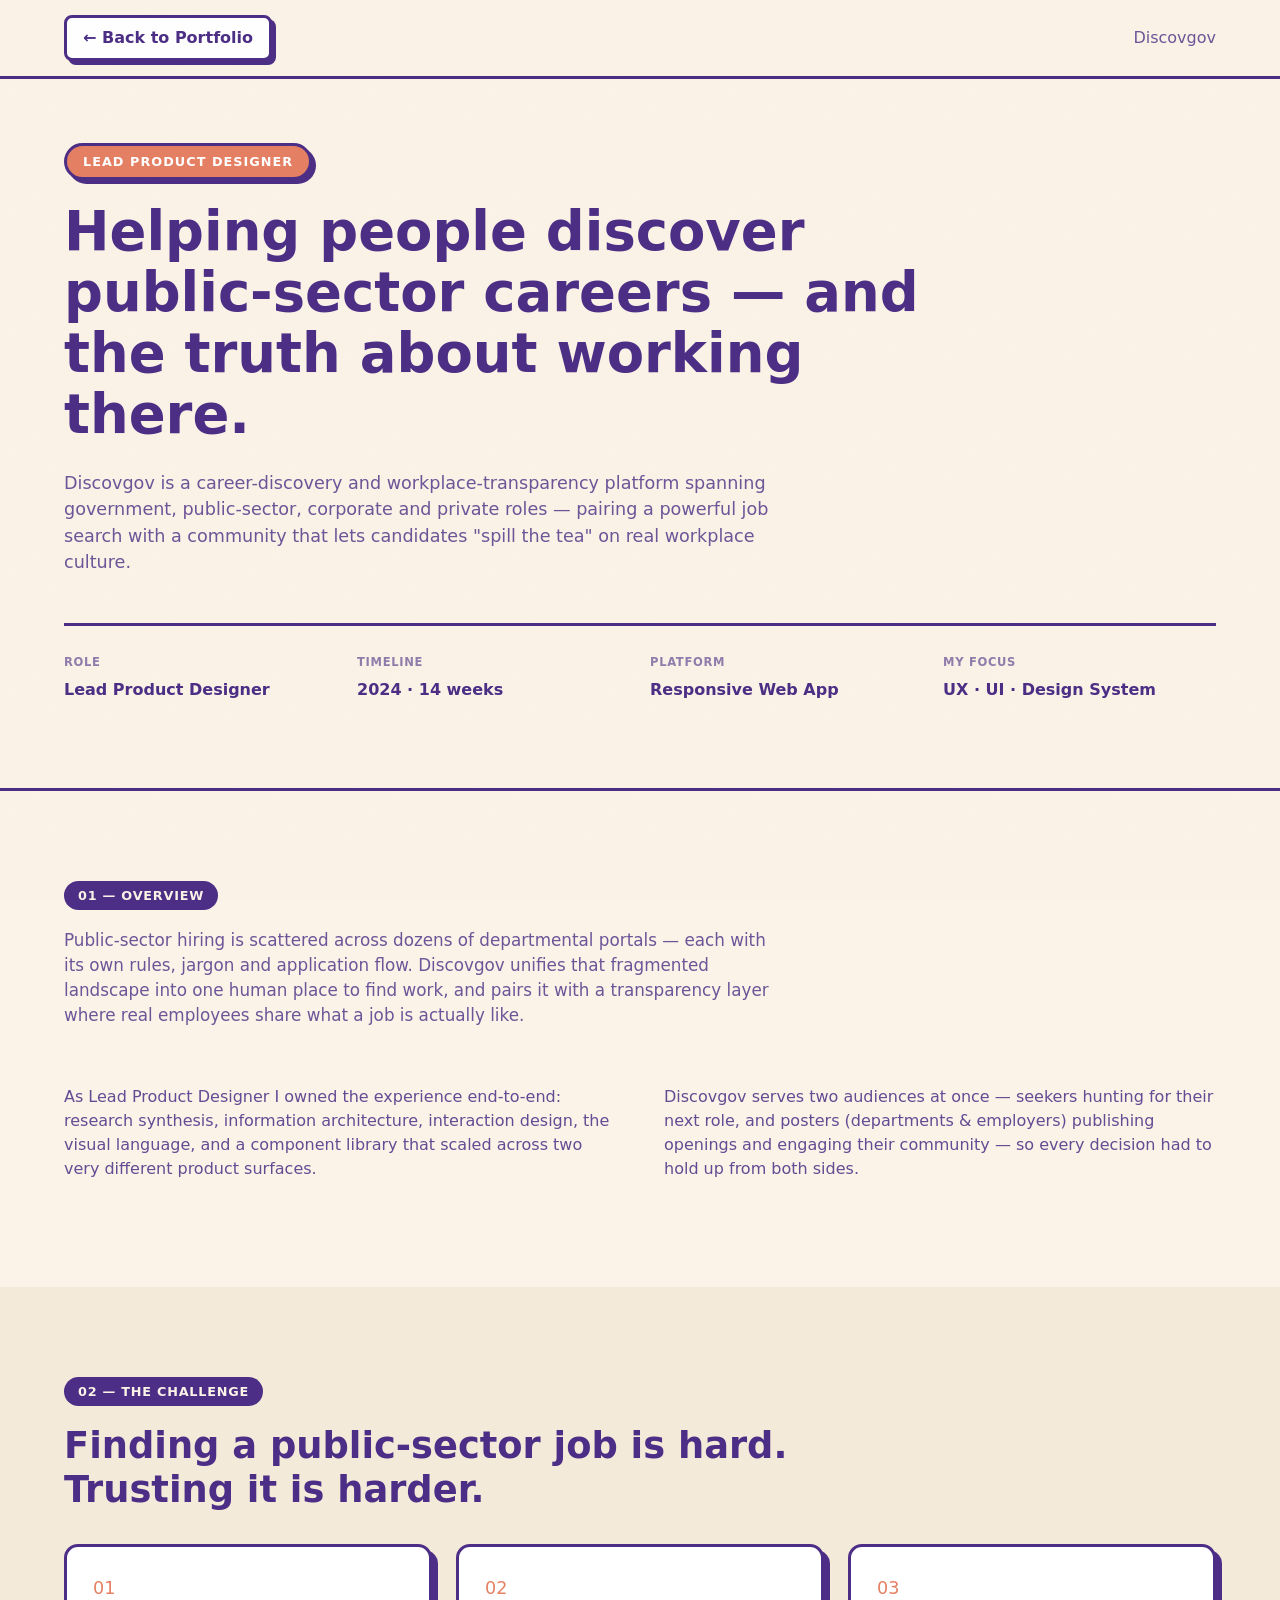
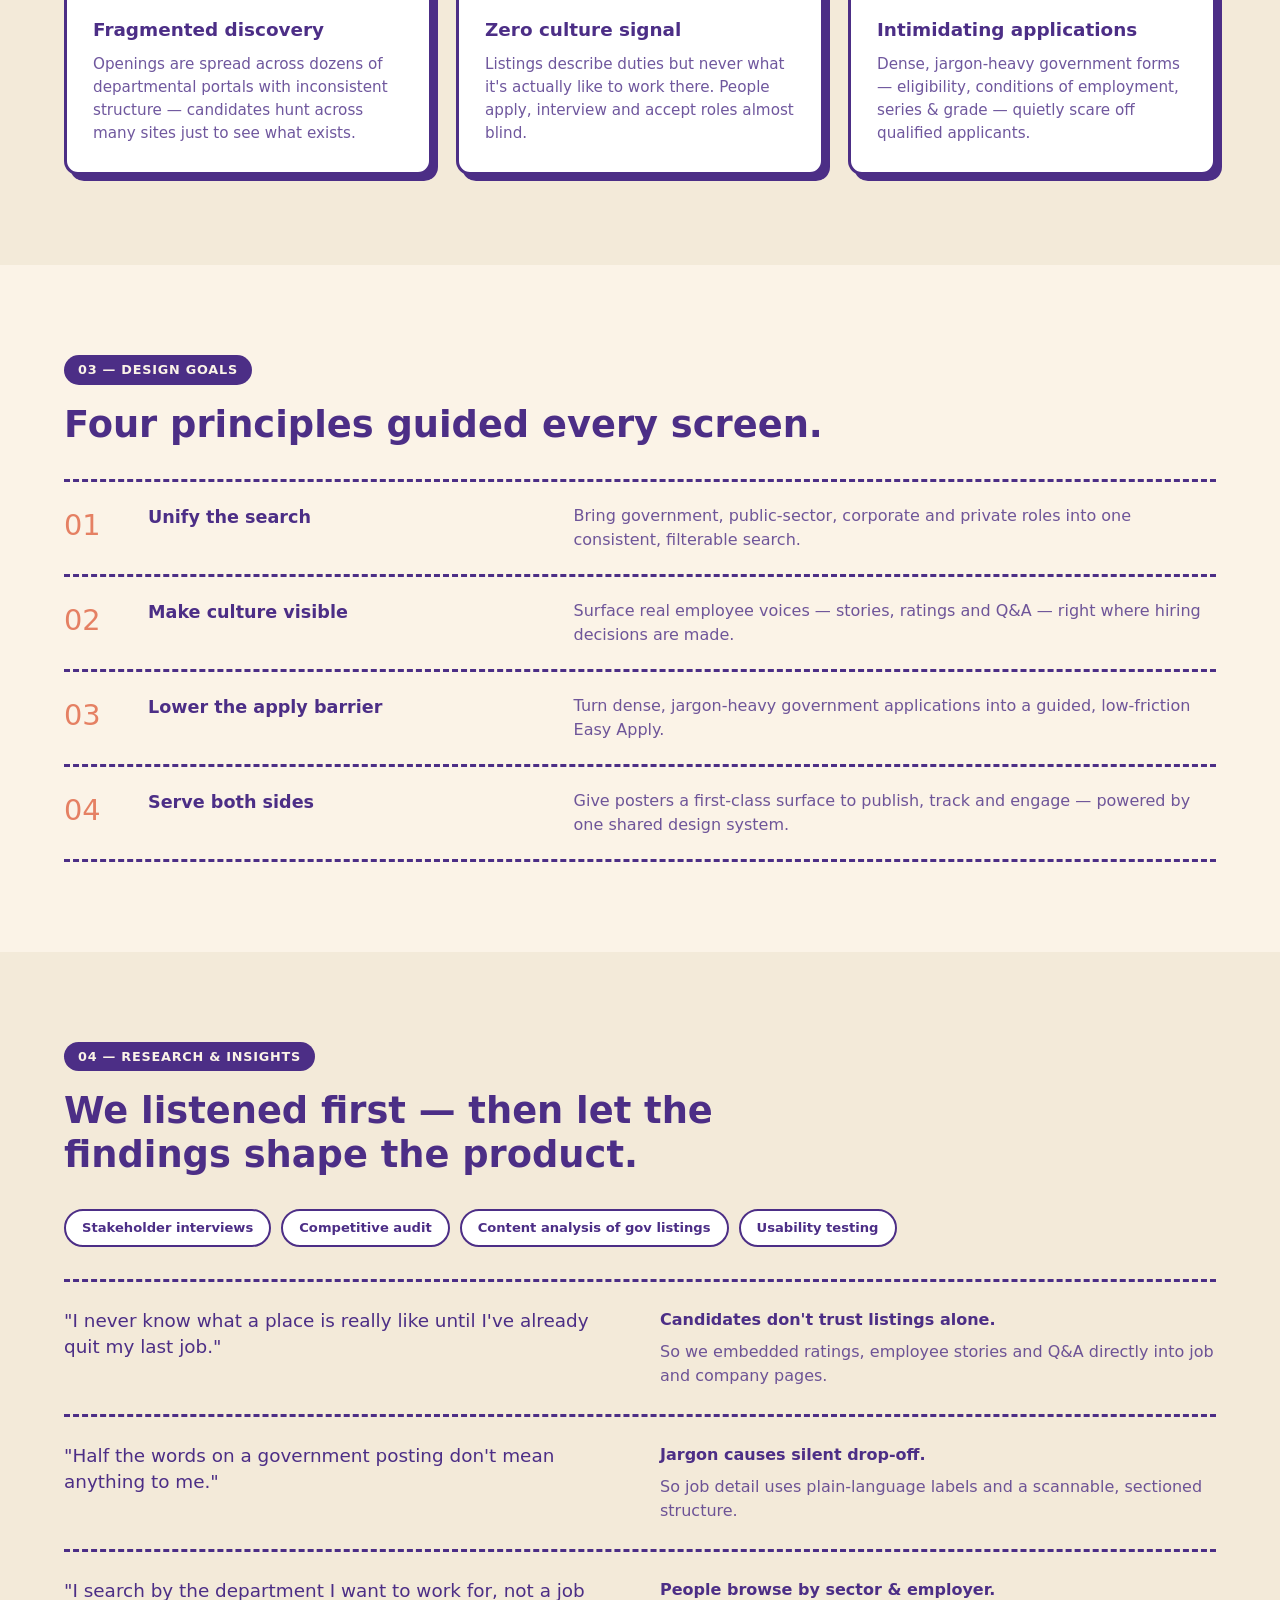
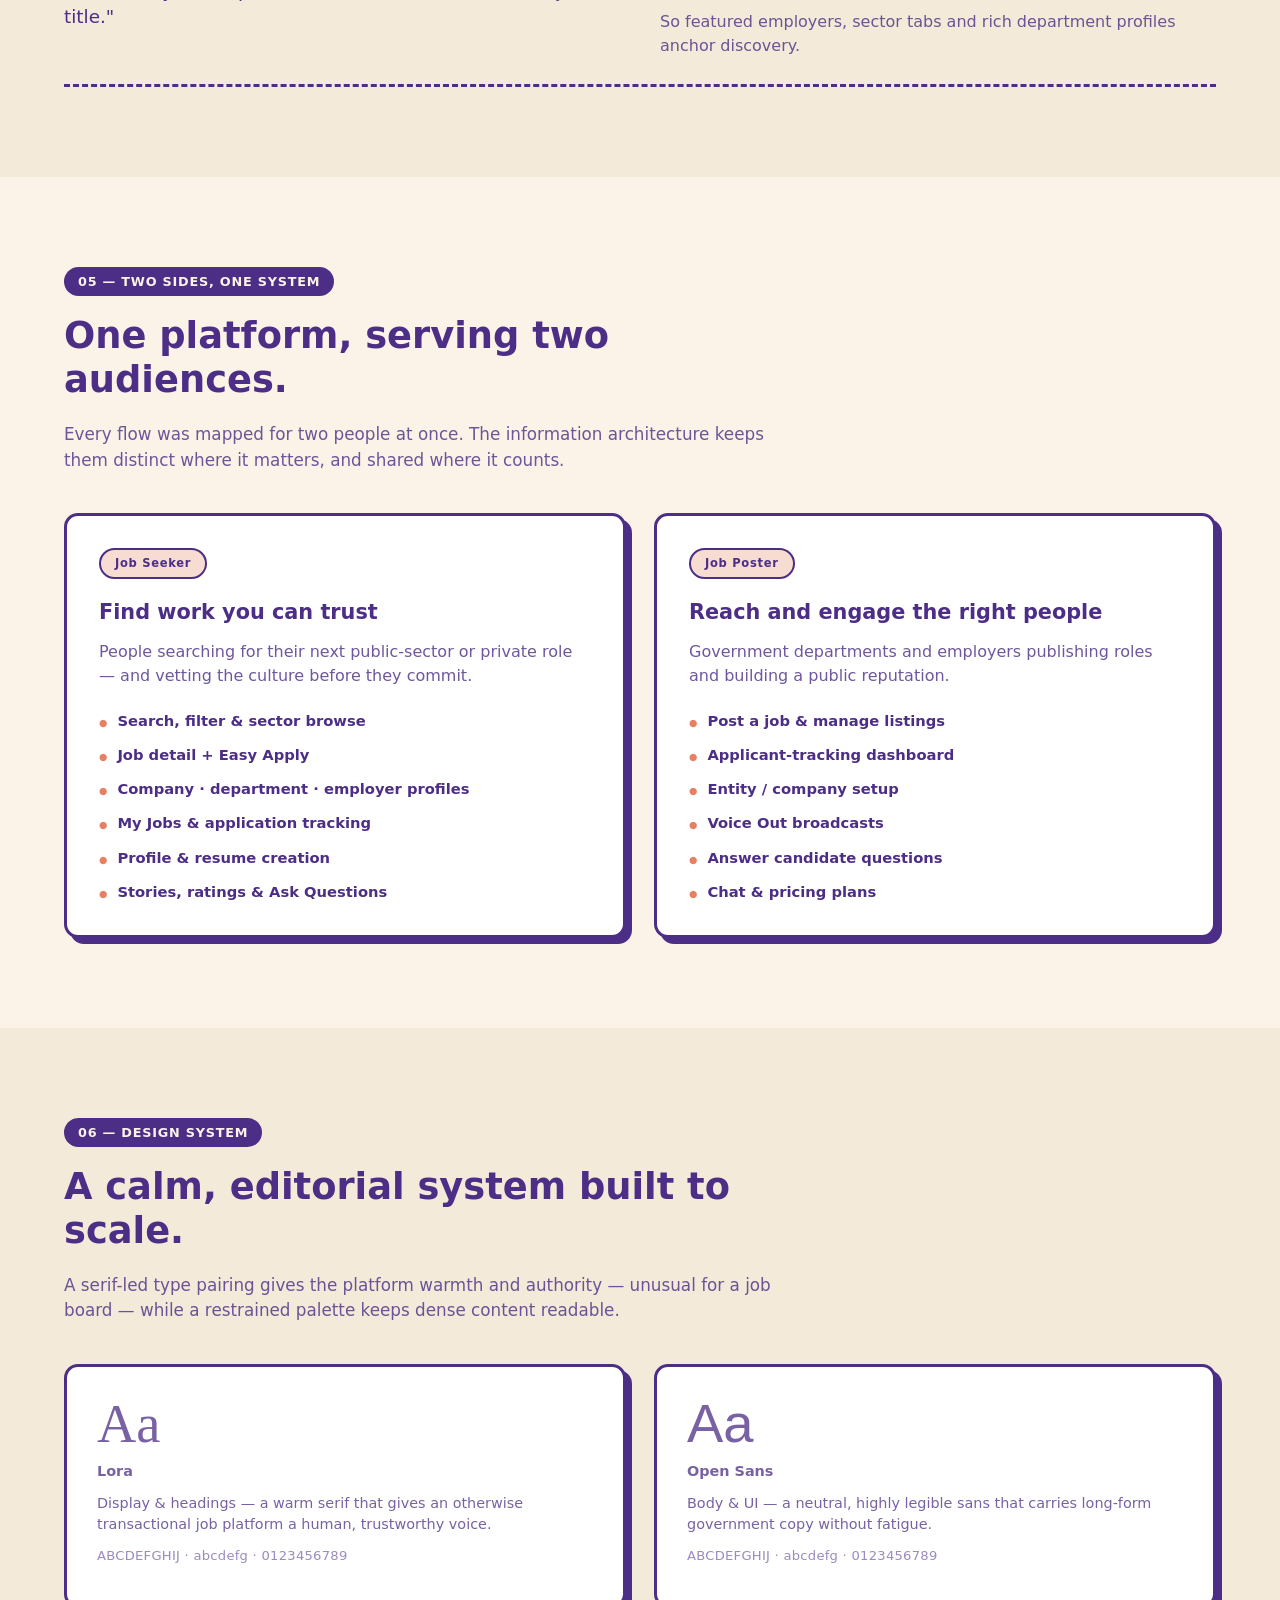
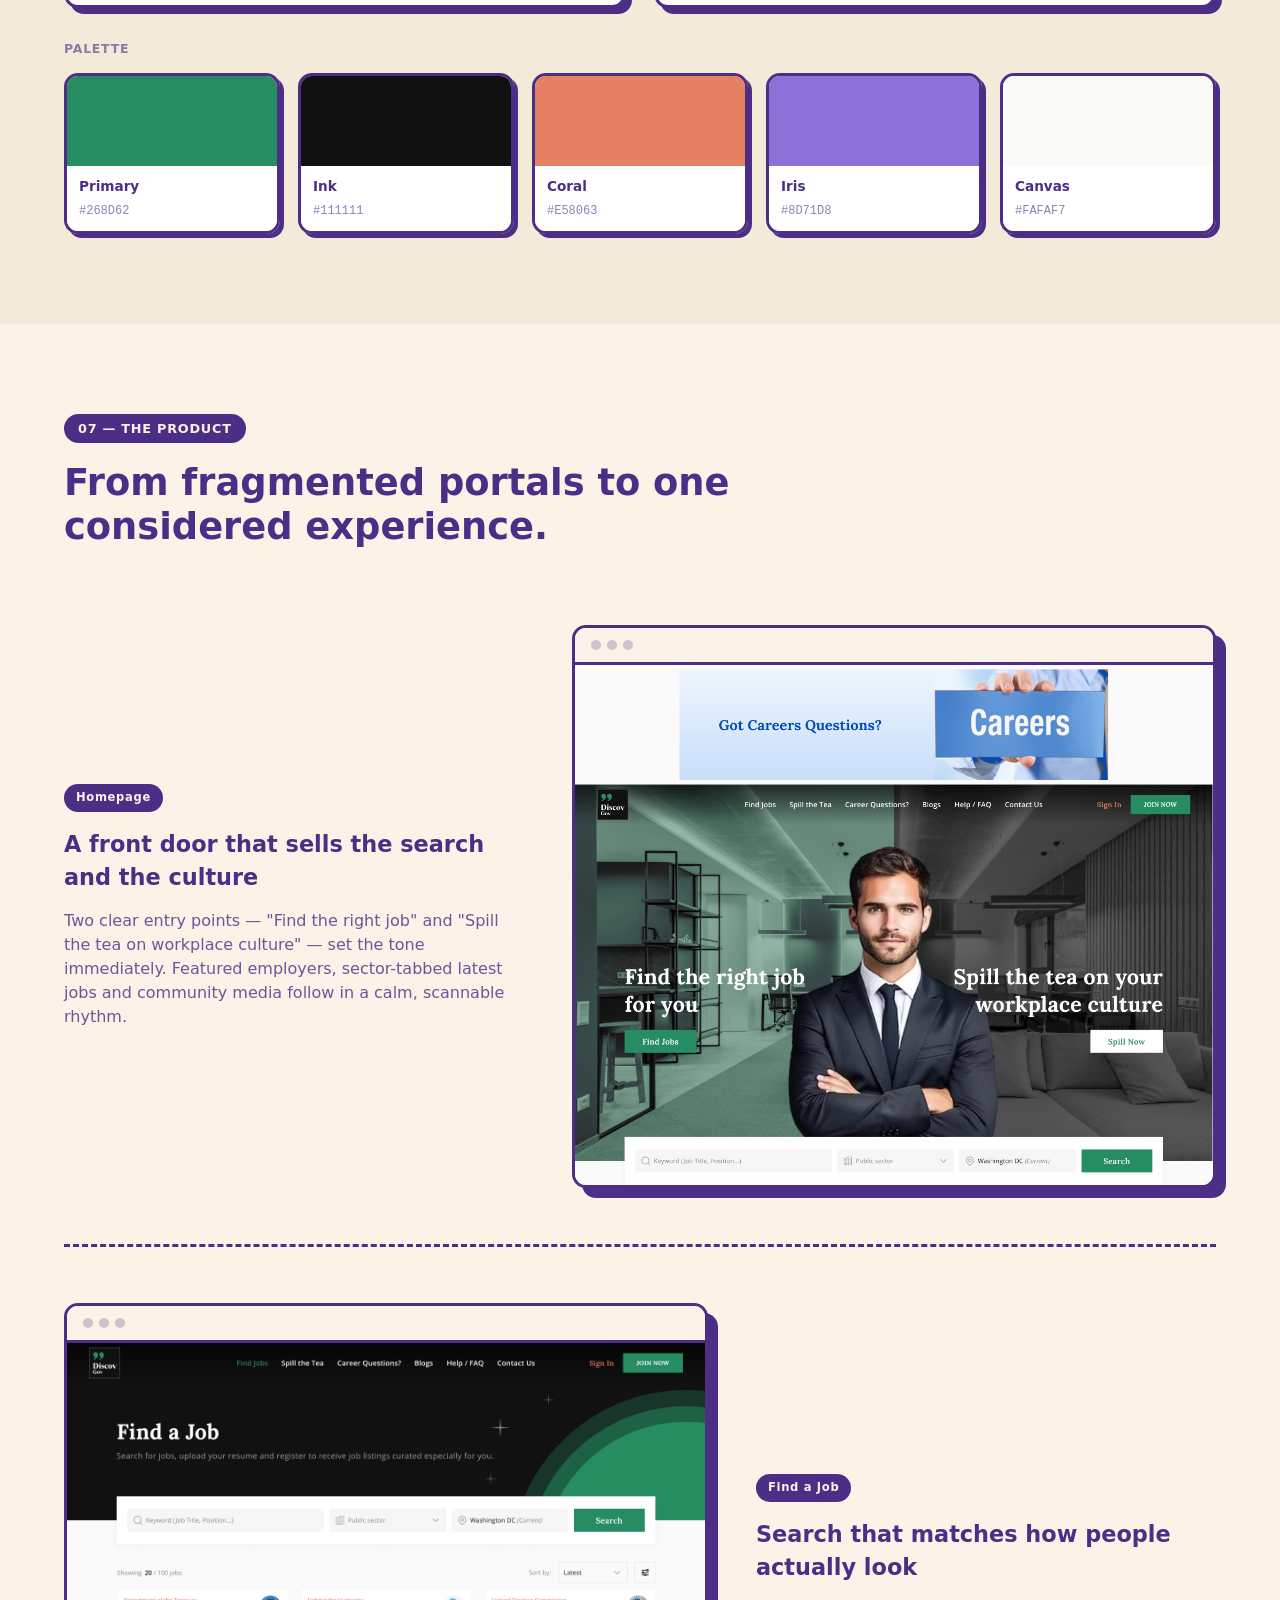
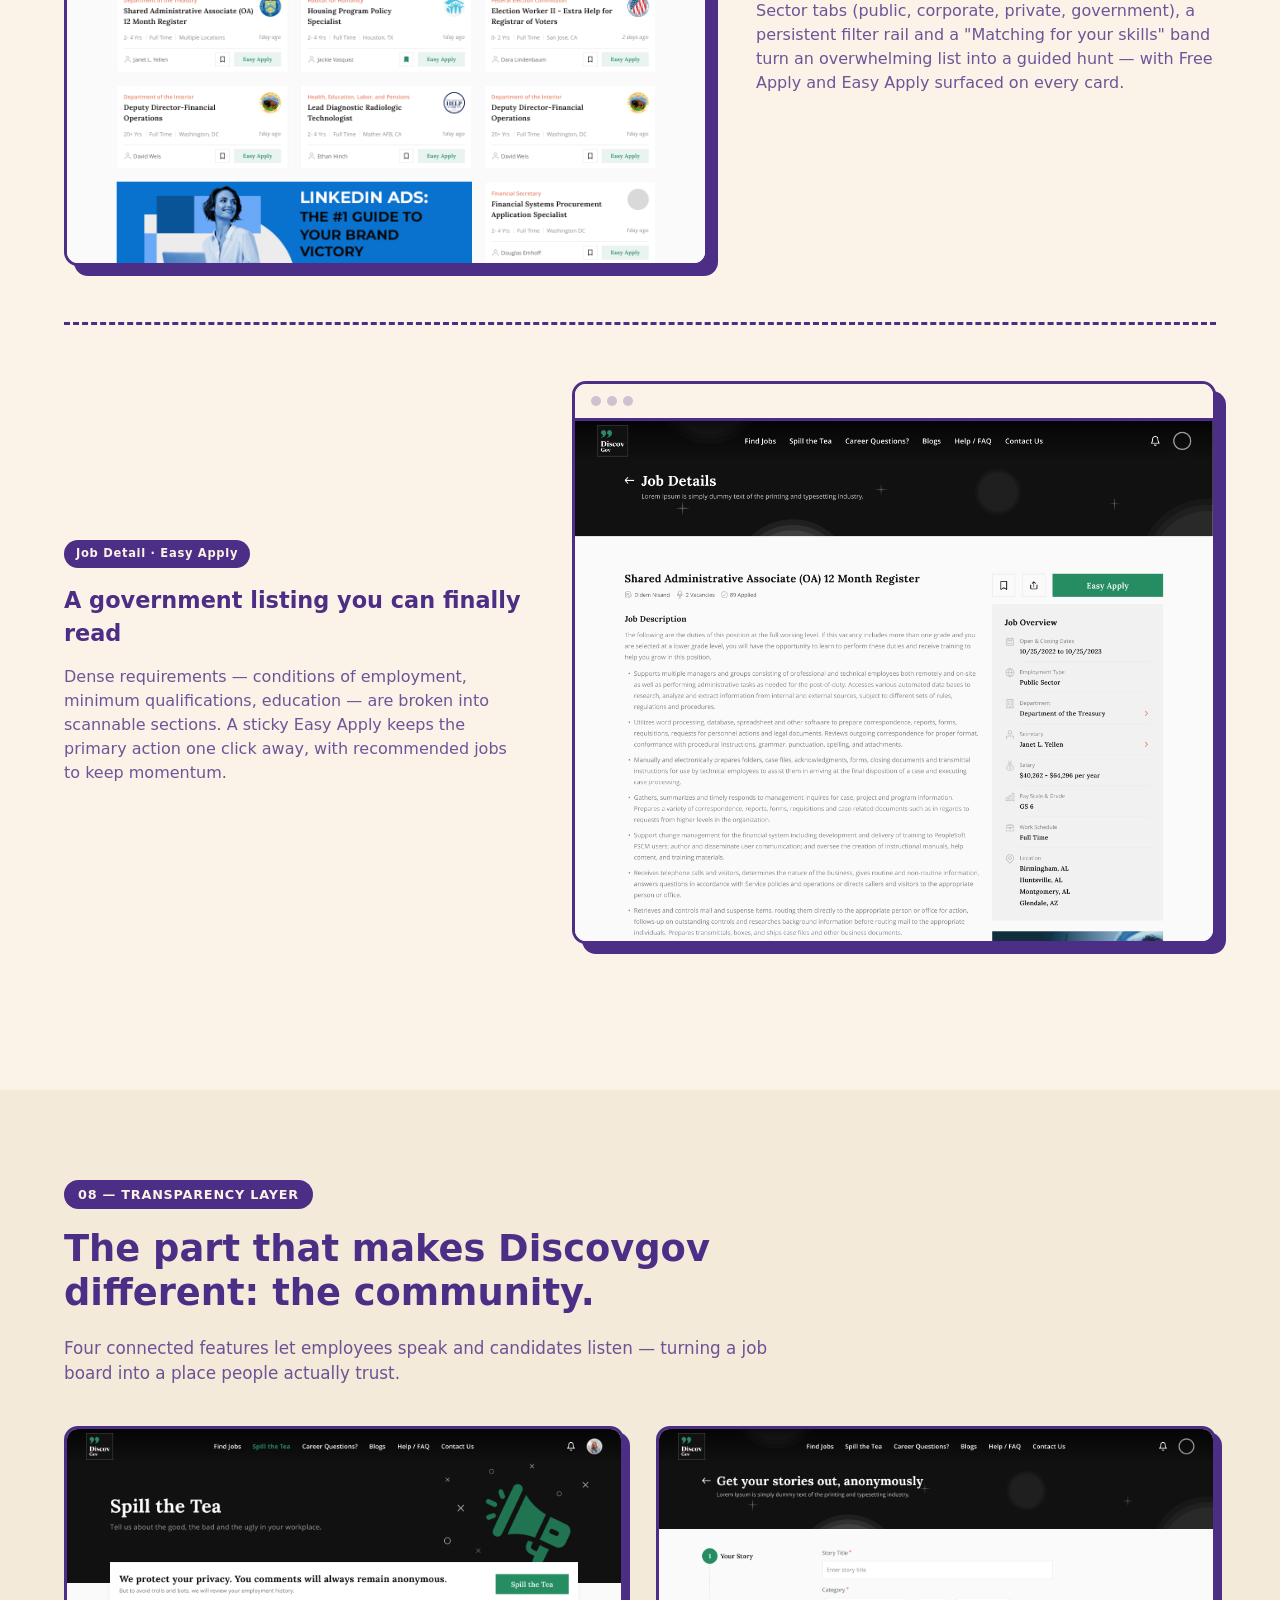
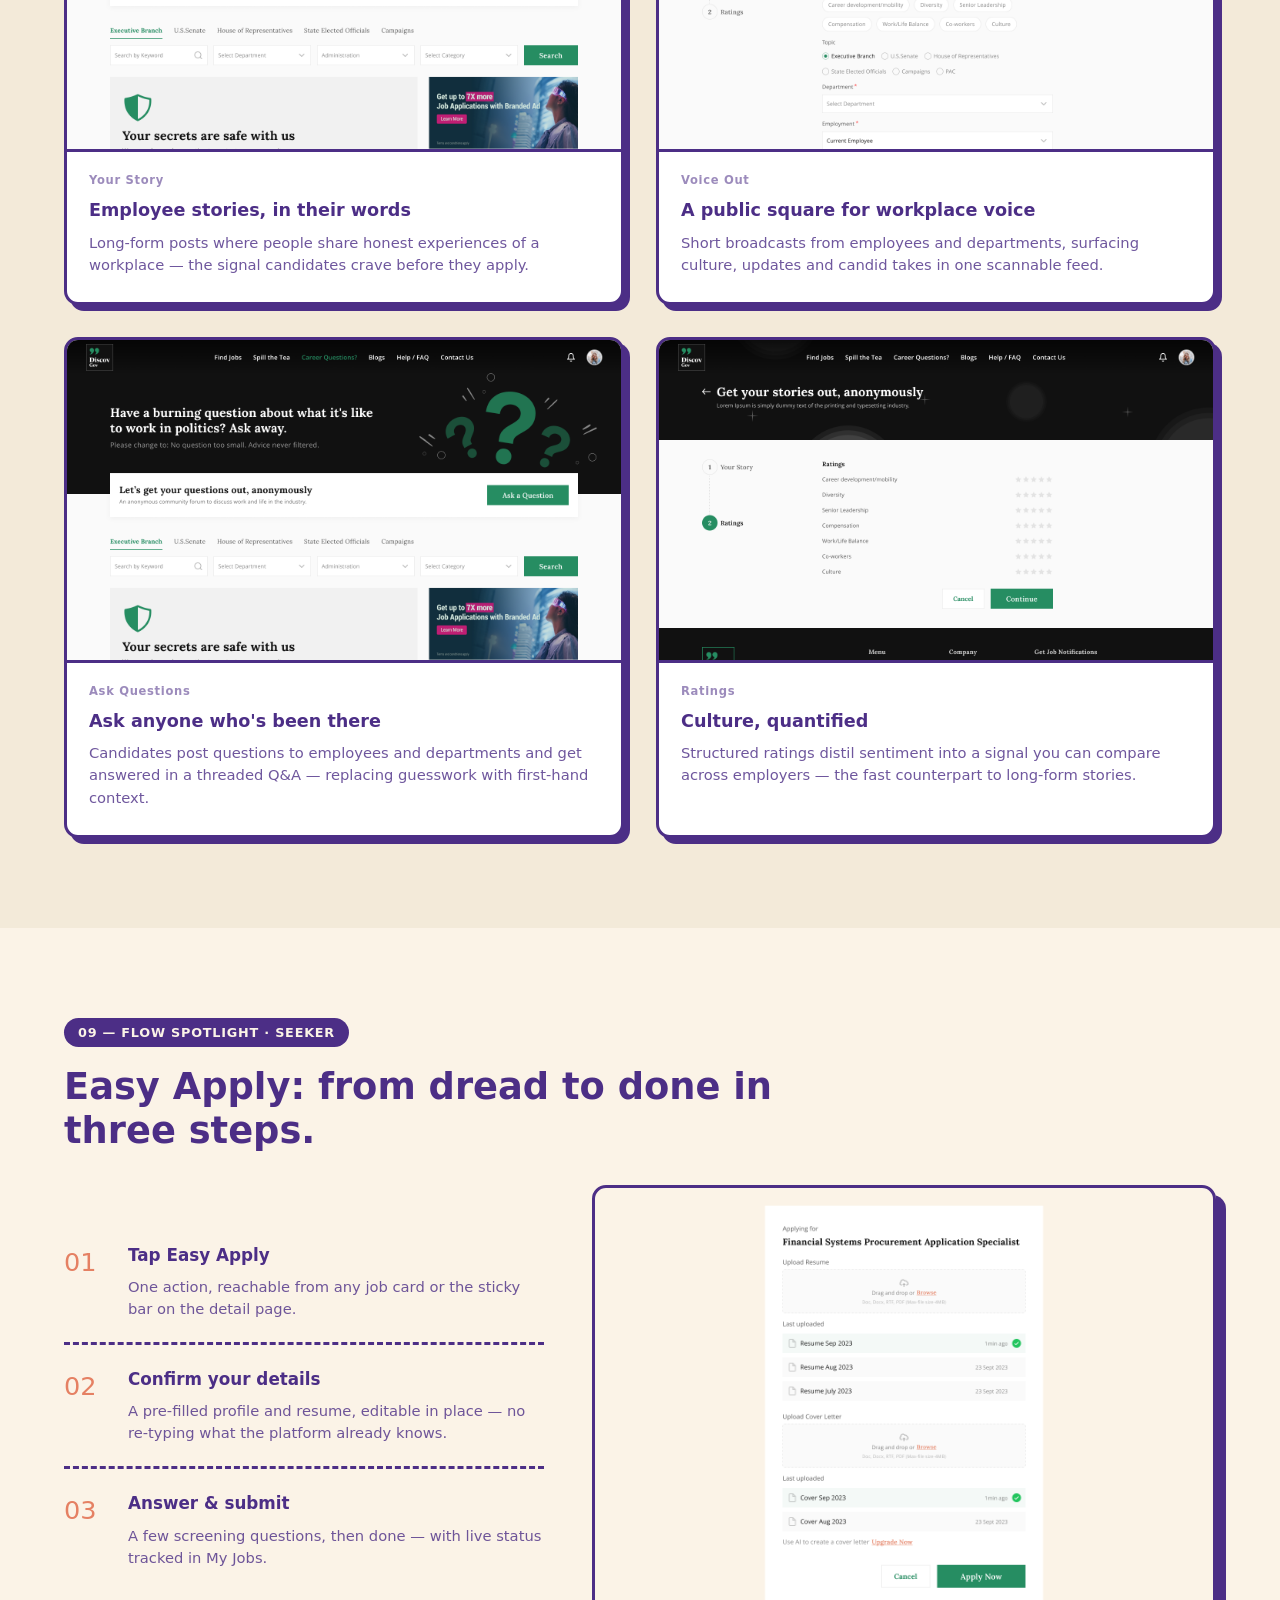
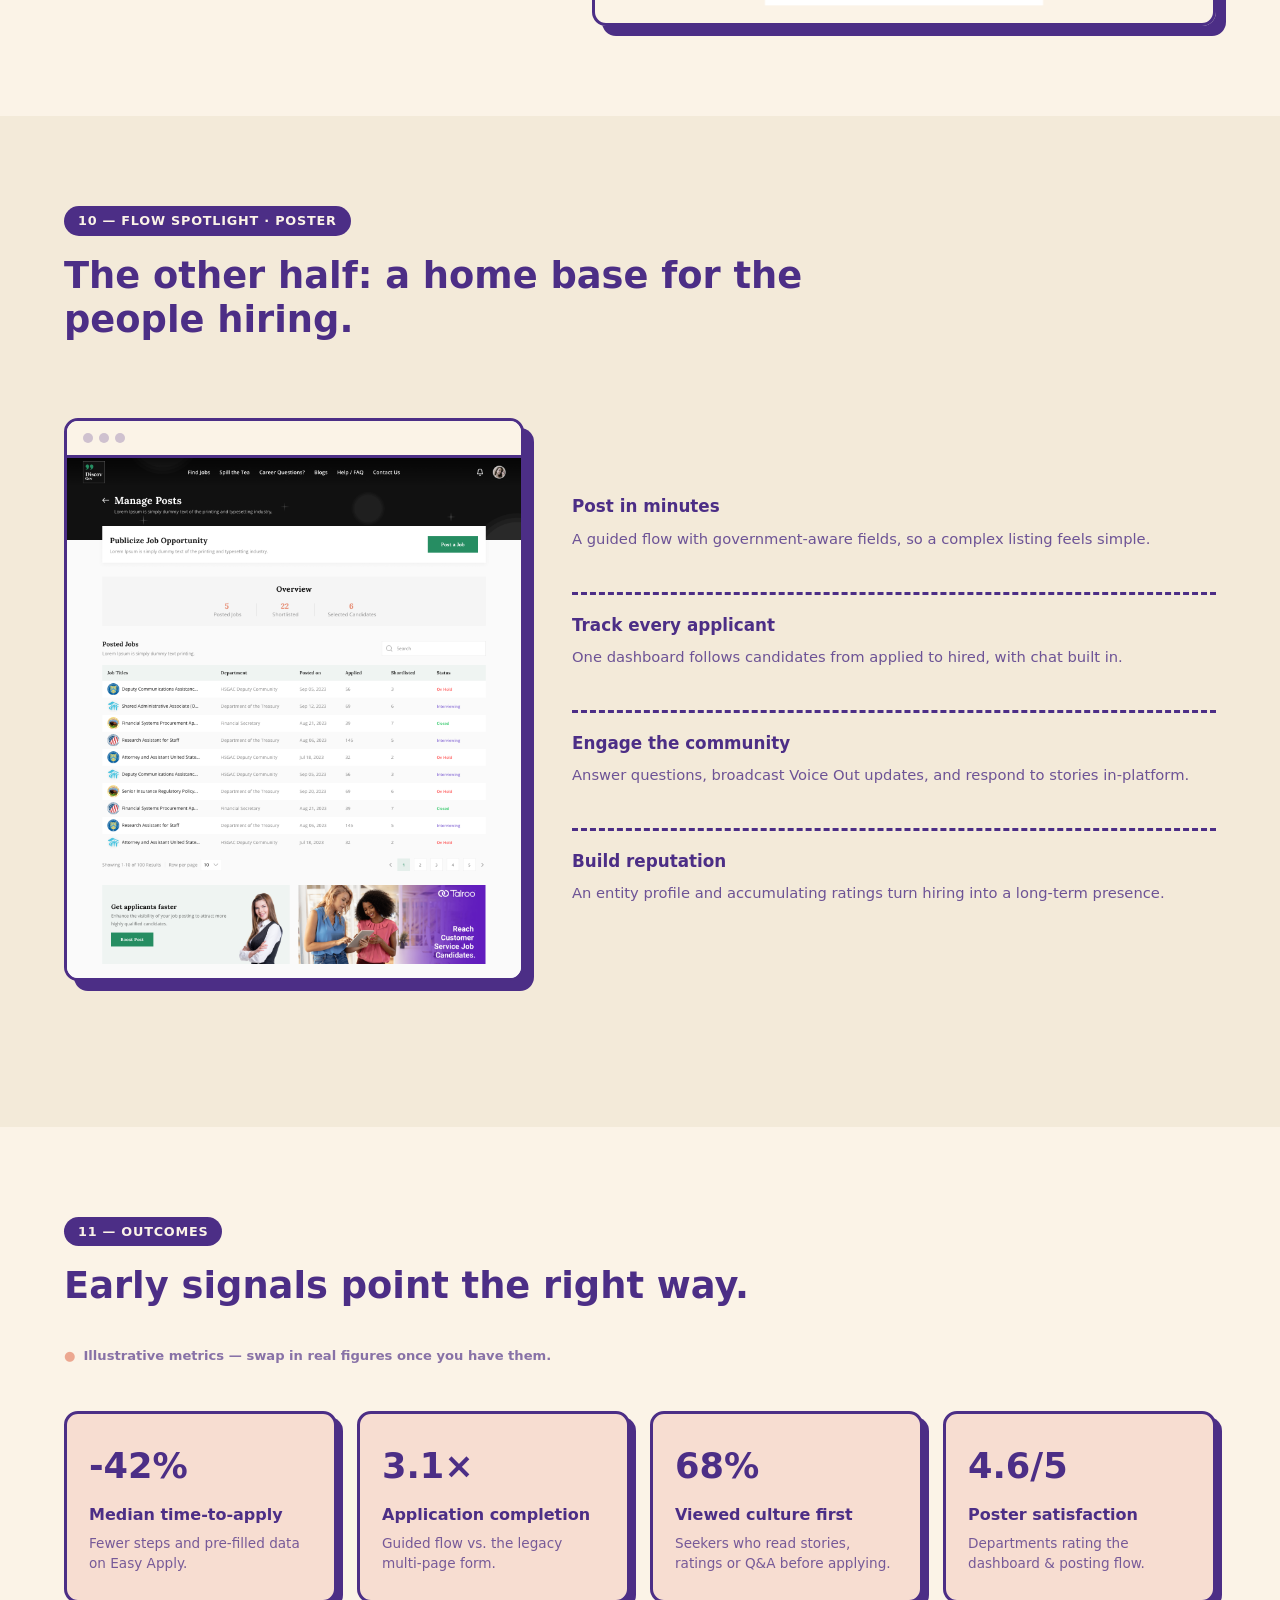
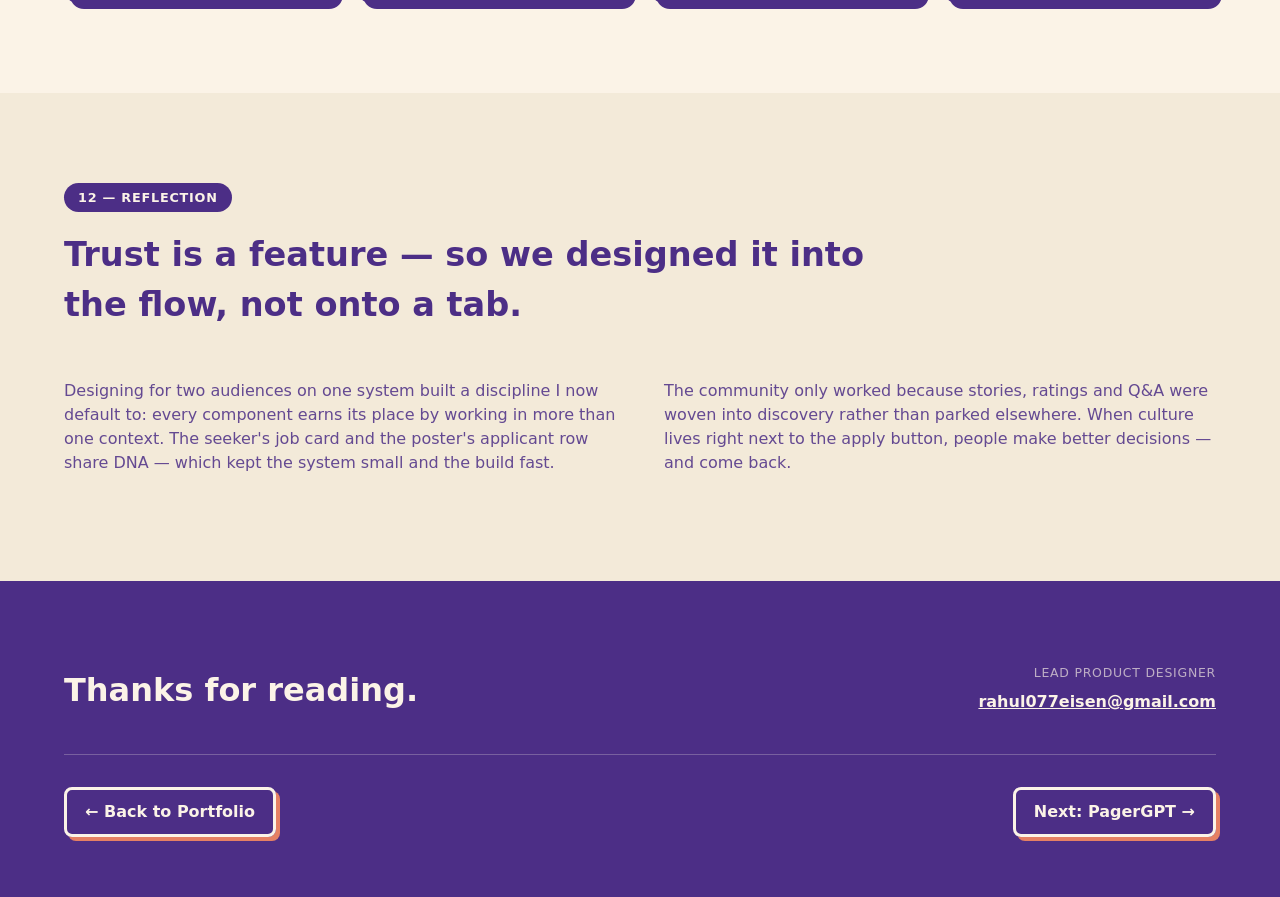
==== case-studies/discovgov.html @ b1742060 "Initial commit: neo-brutalist portfolio site with 4 case studies" ====
<!DOCTYPE html>
<html lang="en">
<head>
<meta charset="UTF-8">
<meta name="viewport" content="width=device-width, initial-scale=1.0">
<title>Discovgov — Case Study · Rahul Eisen</title>
<meta name="description" content="Helping people discover public-sector careers — and the truth about working there. A product design case study by Rahul Eisen.">
<link rel="stylesheet" href="../css/style.css">
<link rel="stylesheet" href="../css/case-study.css">
<style>
  :root { --case-accent: #E58063; --case-accent-soft: #F7DDD1; }
</style>
</head>
<body class="case-body">

<div class="grain"></div>

<header class="case-navbar">
  <div class="container case-navbar__inner">
    <a href="../index.html#work" class="case-back">← Back to Portfolio</a>
    <span class="case-navbar__name">Discovgov</span>
  </div>
</header>

<!-- HERO -->
<section class="case-hero">
  <div class="container">
    <p class="case-hero__eyebrow">Lead Product Designer</p>
    <h1 class="case-hero__title">Helping people discover public-sector careers — and the truth about working there.</h1>
    <p class="case-hero__sub">Discovgov is a career-discovery and workplace-transparency platform spanning government, public-sector, corporate and private roles — pairing a powerful job search with a community that lets candidates "spill the tea" on real workplace culture.</p>

    <dl class="case-meta-strip">
      <div><dt>Role</dt><dd>Lead Product Designer</dd></div>
      <div><dt>Timeline</dt><dd>2024 · 14 weeks</dd></div>
      <div><dt>Platform</dt><dd>Responsive Web App</dd></div>
      <div><dt>My Focus</dt><dd>UX · UI · Design System</dd></div>
    </dl>
  </div>
</section>

<!-- 01 OVERVIEW -->
<section class="case-section">
  <div class="container">
    <p class="case-section__label">01 — Overview</p>
    <p class="case-section__lede">Public-sector hiring is scattered across dozens of departmental portals — each with its own rules, jargon and application flow. Discovgov unifies that fragmented landscape into one human place to find work, and pairs it with a transparency layer where real employees share what a job is actually like.</p>
    <div class="case-two-col">
      <p>As Lead Product Designer I owned the experience end-to-end: research synthesis, information architecture, interaction design, the visual language, and a component library that scaled across two very different product surfaces.</p>
      <p>Discovgov serves two audiences at once — seekers hunting for their next role, and posters (departments &amp; employers) publishing openings and engaging their community — so every decision had to hold up from both sides.</p>
    </div>
  </div>
</section>

<!-- 02 CHALLENGE -->
<section class="case-section case-section--alt">
  <div class="container">
    <p class="case-section__label">02 — The Challenge</p>
    <h2 class="case-section__title">Finding a public-sector job is hard. Trusting it is harder.</h2>
    <div class="case-card-row">
      <div class="case-card">
        <span class="case-card__num">01</span>
        <h3>Fragmented discovery</h3>
        <p>Openings are spread across dozens of departmental portals with inconsistent structure — candidates hunt across many sites just to see what exists.</p>
      </div>
      <div class="case-card">
        <span class="case-card__num">02</span>
        <h3>Zero culture signal</h3>
        <p>Listings describe duties but never what it's actually like to work there. People apply, interview and accept roles almost blind.</p>
      </div>
      <div class="case-card">
        <span class="case-card__num">03</span>
        <h3>Intimidating applications</h3>
        <p>Dense, jargon-heavy government forms — eligibility, conditions of employment, series &amp; grade — quietly scare off qualified applicants.</p>
      </div>
    </div>
  </div>
</section>

<!-- 03 DESIGN GOALS -->
<section class="case-section">
  <div class="container">
    <p class="case-section__label">03 — Design Goals</p>
    <h2 class="case-section__title">Four principles guided every screen.</h2>
    <div class="case-goal-list">
      <div class="case-goal">
        <span class="case-goal__num">01</span>
        <h3>Unify the search</h3>
        <p>Bring government, public-sector, corporate and private roles into one consistent, filterable search.</p>
      </div>
      <div class="case-goal">
        <span class="case-goal__num">02</span>
        <h3>Make culture visible</h3>
        <p>Surface real employee voices — stories, ratings and Q&amp;A — right where hiring decisions are made.</p>
      </div>
      <div class="case-goal">
        <span class="case-goal__num">03</span>
        <h3>Lower the apply barrier</h3>
        <p>Turn dense, jargon-heavy government applications into a guided, low-friction Easy Apply.</p>
      </div>
      <div class="case-goal">
        <span class="case-goal__num">04</span>
        <h3>Serve both sides</h3>
        <p>Give posters a first-class surface to publish, track and engage — powered by one shared design system.</p>
      </div>
    </div>
  </div>
</section>

<!-- 04 RESEARCH -->
<section class="case-section case-section--alt">
  <div class="container">
    <p class="case-section__label">04 — Research &amp; Insights</p>
    <h2 class="case-section__title">We listened first — then let the findings shape the product.</h2>
    <div class="case-tag-row">
      <span>Stakeholder interviews</span>
      <span>Competitive audit</span>
      <span>Content analysis of gov listings</span>
      <span>Usability testing</span>
    </div>

    <div class="case-insight">
      <p class="case-insight__quote">"I never know what a place is really like until I've already quit my last job."</p>
      <div class="case-insight__resolution">
        <strong>Candidates don't trust listings alone.</strong>
        <p>So we embedded ratings, employee stories and Q&amp;A directly into job and company pages.</p>
      </div>
    </div>
    <div class="case-insight">
      <p class="case-insight__quote">"Half the words on a government posting don't mean anything to me."</p>
      <div class="case-insight__resolution">
        <strong>Jargon causes silent drop-off.</strong>
        <p>So job detail uses plain-language labels and a scannable, sectioned structure.</p>
      </div>
    </div>
    <div class="case-insight">
      <p class="case-insight__quote">"I search by the department I want to work for, not a job title."</p>
      <div class="case-insight__resolution">
        <strong>People browse by sector &amp; employer.</strong>
        <p>So featured employers, sector tabs and rich department profiles anchor discovery.</p>
      </div>
    </div>
  </div>
</section>

<!-- 05 PERSONAS -->
<section class="case-section">
  <div class="container">
    <p class="case-section__label">05 — Two Sides, One System</p>
    <h2 class="case-section__title">One platform, serving two audiences.</h2>
    <p class="case-section__lede">Every flow was mapped for two people at once. The information architecture keeps them distinct where it matters, and shared where it counts.</p>

    <div class="case-persona-grid">
      <div class="case-persona">
        <span class="case-persona__tag">Job Seeker</span>
        <h3>Find work you can trust</h3>
        <p>People searching for their next public-sector or private role — and vetting the culture before they commit.</p>
        <ul>
          <li>Search, filter &amp; sector browse</li>
          <li>Job detail + Easy Apply</li>
          <li>Company · department · employer profiles</li>
          <li>My Jobs &amp; application tracking</li>
          <li>Profile &amp; resume creation</li>
          <li>Stories, ratings &amp; Ask Questions</li>
        </ul>
      </div>
      <div class="case-persona">
        <span class="case-persona__tag">Job Poster</span>
        <h3>Reach and engage the right people</h3>
        <p>Government departments and employers publishing roles and building a public reputation.</p>
        <ul>
          <li>Post a job &amp; manage listings</li>
          <li>Applicant-tracking dashboard</li>
          <li>Entity / company setup</li>
          <li>Voice Out broadcasts</li>
          <li>Answer candidate questions</li>
          <li>Chat &amp; pricing plans</li>
        </ul>
      </div>
    </div>
  </div>
</section>

<!-- 06 DESIGN SYSTEM -->
<section class="case-section case-section--alt">
  <div class="container">
    <p class="case-section__label">06 — Design System</p>
    <h2 class="case-section__title">A calm, editorial system built to scale.</h2>
    <p class="case-section__lede">A serif-led type pairing gives the platform warmth and authority — unusual for a job board — while a restrained palette keeps dense content readable.</p>

    <div class="case-type-grid">
      <div class="case-type-card">
        <p class="case-aa" style="font-family: Georgia, 'Times New Roman', serif;">Aa</p>
        <p class="case-font-name">Lora</p>
        <p>Display &amp; headings — a warm serif that gives an otherwise transactional job platform a human, trustworthy voice.</p>
        <p class="case-glyphs">ABCDEFGHIJ · abcdefg · 0123456789</p>
      </div>
      <div class="case-type-card">
        <p class="case-aa" style="font-family: 'Segoe UI', Arial, sans-serif;">Aa</p>
        <p class="case-font-name">Open Sans</p>
        <p>Body &amp; UI — a neutral, highly legible sans that carries long-form government copy without fatigue.</p>
        <p class="case-glyphs">ABCDEFGHIJ · abcdefg · 0123456789</p>
      </div>
    </div>

    <p class="case-palette-label">Palette</p>
    <div class="case-swatch-row">
      <div class="case-swatch">
        <div class="case-swatch__chip" style="background:#268D62;"></div>
        <div class="case-swatch__info"><strong>Primary</strong><span>#268D62</span></div>
      </div>
      <div class="case-swatch">
        <div class="case-swatch__chip" style="background:#111111;"></div>
        <div class="case-swatch__info"><strong>Ink</strong><span>#111111</span></div>
      </div>
      <div class="case-swatch">
        <div class="case-swatch__chip" style="background:#E58063;"></div>
        <div class="case-swatch__info"><strong>Coral</strong><span>#E58063</span></div>
      </div>
      <div class="case-swatch">
        <div class="case-swatch__chip" style="background:#8D71D8;"></div>
        <div class="case-swatch__info"><strong>Iris</strong><span>#8D71D8</span></div>
      </div>
      <div class="case-swatch">
        <div class="case-swatch__chip" style="background:#FAFAF7; border-right:none;"></div>
        <div class="case-swatch__info"><strong>Canvas</strong><span>#FAFAF7</span></div>
      </div>
    </div>
  </div>
</section>

<!-- 07 PRODUCT SCREENS -->
<section class="case-section">
  <div class="container">
    <p class="case-section__label">07 — The Product</p>
    <h2 class="case-section__title">From fragmented portals to one considered experience.</h2>

    <div class="case-screen-row">
      <div class="case-screen-row__text">
        <span class="case-screen-row__label">Homepage</span>
        <h3>A front door that sells the search and the culture</h3>
        <p>Two clear entry points — "Find the right job" and "Spill the tea on workplace culture" — set the tone immediately. Featured employers, sector-tabbed latest jobs and community media follow in a calm, scannable rhythm.</p>
      </div>
      <div class="case-browser-frame">
        <div class="case-browser-frame__bar"><span></span><span></span><span></span></div>
        <img src="../assets/case-studies/discovgov/home.png" alt="Discovgov homepage screenshot">
      </div>
    </div>

    <div class="case-screen-row case-screen-row--reverse">
      <div class="case-screen-row__text">
        <span class="case-screen-row__label">Find a Job</span>
        <h3>Search that matches how people actually look</h3>
        <p>Sector tabs (public, corporate, private, government), a persistent filter rail and a "Matching for your skills" band turn an overwhelming list into a guided hunt — with Free Apply and Easy Apply surfaced on every card.</p>
      </div>
      <div class="case-browser-frame">
        <div class="case-browser-frame__bar"><span></span><span></span><span></span></div>
        <img src="../assets/case-studies/discovgov/find-job.png" alt="Discovgov find-a-job search screenshot">
      </div>
    </div>

    <div class="case-screen-row">
      <div class="case-screen-row__text">
        <span class="case-screen-row__label">Job Detail · Easy Apply</span>
        <h3>A government listing you can finally read</h3>
        <p>Dense requirements — conditions of employment, minimum qualifications, education — are broken into scannable sections. A sticky Easy Apply keeps the primary action one click away, with recommended jobs to keep momentum.</p>
      </div>
      <div class="case-browser-frame">
        <div class="case-browser-frame__bar"><span></span><span></span><span></span></div>
        <img src="../assets/case-studies/discovgov/job-detail.png" alt="Discovgov job detail and Easy Apply screenshot">
      </div>
    </div>
  </div>
</section>

<!-- 08 COMMUNITY -->
<section class="case-section case-section--alt">
  <div class="container">
    <p class="case-section__label">08 — Transparency Layer</p>
    <h2 class="case-section__title">The part that makes Discovgov different: the community.</h2>
    <p class="case-section__lede">Four connected features let employees speak and candidates listen — turning a job board into a place people actually trust.</p>

    <div class="case-community-grid">
      <div class="case-community-card">
        <div class="case-community-card__shot"><img src="../assets/case-studies/discovgov/story.png" alt="Your Story feature screenshot"></div>
        <div class="case-community-card__body">
          <span class="case-community-card__label">Your Story</span>
          <h4>Employee stories, in their words</h4>
          <p>Long-form posts where people share honest experiences of a workplace — the signal candidates crave before they apply.</p>
        </div>
      </div>
      <div class="case-community-card">
        <div class="case-community-card__shot"><img src="../assets/case-studies/discovgov/voice-out.png" alt="Voice Out feature screenshot"></div>
        <div class="case-community-card__body">
          <span class="case-community-card__label">Voice Out</span>
          <h4>A public square for workplace voice</h4>
          <p>Short broadcasts from employees and departments, surfacing culture, updates and candid takes in one scannable feed.</p>
        </div>
      </div>
      <div class="case-community-card">
        <div class="case-community-card__shot"><img src="../assets/case-studies/discovgov/ask-questions.png" alt="Ask Questions feature screenshot"></div>
        <div class="case-community-card__body">
          <span class="case-community-card__label">Ask Questions</span>
          <h4>Ask anyone who's been there</h4>
          <p>Candidates post questions to employees and departments and get answered in a threaded Q&amp;A — replacing guesswork with first-hand context.</p>
        </div>
      </div>
      <div class="case-community-card">
        <div class="case-community-card__shot"><img src="../assets/case-studies/discovgov/ratings.png" alt="Ratings feature screenshot"></div>
        <div class="case-community-card__body">
          <span class="case-community-card__label">Ratings</span>
          <h4>Culture, quantified</h4>
          <p>Structured ratings distil sentiment into a signal you can compare across employers — the fast counterpart to long-form stories.</p>
        </div>
      </div>
    </div>
  </div>
</section>

<!-- 09 FLOW SPOTLIGHT SEEKER -->
<section class="case-section">
  <div class="container">
    <p class="case-section__label">09 — Flow Spotlight · Seeker</p>
    <h2 class="case-section__title">Easy Apply: from dread to done in three steps.</h2>

    <div class="case-flow-layout">
      <div class="case-flow-steps">
        <div class="case-flow-step">
          <span class="case-flow-step__num">01</span>
          <div>
            <h3>Tap Easy Apply</h3>
            <p>One action, reachable from any job card or the sticky bar on the detail page.</p>
          </div>
        </div>
        <div class="case-flow-step">
          <span class="case-flow-step__num">02</span>
          <div>
            <h3>Confirm your details</h3>
            <p>A pre-filled profile and resume, editable in place — no re-typing what the platform already knows.</p>
          </div>
        </div>
        <div class="case-flow-step">
          <span class="case-flow-step__num">03</span>
          <div>
            <h3>Answer &amp; submit</h3>
            <p>A few screening questions, then done — with live status tracked in My Jobs.</p>
          </div>
        </div>
      </div>
      <div class="case-flow-image">
        <img src="../assets/case-studies/discovgov/apply-modal.png" alt="Discovgov Easy Apply modal screenshot">
      </div>
    </div>
  </div>
</section>

<!-- 10 FLOW SPOTLIGHT POSTER -->
<section class="case-section case-section--alt">
  <div class="container">
    <p class="case-section__label">10 — Flow Spotlight · Poster</p>
    <h2 class="case-section__title">The other half: a home base for the people hiring.</h2>

    <div class="case-screen-row">
      <div class="case-browser-frame">
        <div class="case-browser-frame__bar"><span></span><span></span><span></span></div>
        <img src="../assets/case-studies/discovgov/dashboard.png" alt="Discovgov poster dashboard screenshot">
      </div>
      <div class="case-poster-list">
        <div class="case-poster-item">
          <h3>Post in minutes</h3>
          <p>A guided flow with government-aware fields, so a complex listing feels simple.</p>
        </div>
        <div class="case-poster-item">
          <h3>Track every applicant</h3>
          <p>One dashboard follows candidates from applied to hired, with chat built in.</p>
        </div>
        <div class="case-poster-item">
          <h3>Engage the community</h3>
          <p>Answer questions, broadcast Voice Out updates, and respond to stories in-platform.</p>
        </div>
        <div class="case-poster-item">
          <h3>Build reputation</h3>
          <p>An entity profile and accumulating ratings turn hiring into a long-term presence.</p>
        </div>
      </div>
    </div>
  </div>
</section>

<!-- 11 OUTCOMES -->
<section class="case-section">
  <div class="container">
    <p class="case-section__label">11 — Outcomes</p>
    <h2 class="case-section__title">Early signals point the right way.</h2>
    <p class="case-note">Illustrative metrics — swap in real figures once you have them.</p>

    <div class="case-stat-grid">
      <div class="case-stat">
        <strong>-42%</strong>
        <span>Median time-to-apply</span>
        <p>Fewer steps and pre-filled data on Easy Apply.</p>
      </div>
      <div class="case-stat">
        <strong>3.1×</strong>
        <span>Application completion</span>
        <p>Guided flow vs. the legacy multi-page form.</p>
      </div>
      <div class="case-stat">
        <strong>68%</strong>
        <span>Viewed culture first</span>
        <p>Seekers who read stories, ratings or Q&amp;A before applying.</p>
      </div>
      <div class="case-stat">
        <strong>4.6/5</strong>
        <span>Poster satisfaction</span>
        <p>Departments rating the dashboard &amp; posting flow.</p>
      </div>
    </div>
  </div>
</section>

<!-- 12 REFLECTION -->
<section class="case-section case-section--alt">
  <div class="container">
    <p class="case-section__label">12 — Reflection</p>
    <h2 class="case-reflection-title">Trust is a feature — so we designed it into the flow, not onto a tab.</h2>
    <div class="case-two-col">
      <p>Designing for two audiences on one system built a discipline I now default to: every component earns its place by working in more than one context. The seeker's job card and the poster's applicant row share DNA — which kept the system small and the build fast.</p>
      <p>The community only worked because stories, ratings and Q&amp;A were woven into discovery rather than parked elsewhere. When culture lives right next to the apply button, people make better decisions — and come back.</p>
    </div>
  </div>
</section>

<!-- FOOTER -->
<footer class="case-footer">
  <div class="container">
    <div class="case-footer__top">
      <h3 class="case-footer__thanks">Thanks for reading.</h3>
      <div class="case-footer__contact">
        <span>Lead Product Designer</span>
        <a href="mailto:rahul077eisen@gmail.com">rahul077eisen@gmail.com</a>
      </div>
    </div>
    <div class="case-nav-footer">
      <a href="../index.html#work" class="case-nav-footer__link">← Back to Portfolio</a>
      <a href="pagergpt.html" class="case-nav-footer__link">Next: PagerGPT →</a>
    </div>
  </div>
</footer>

</body>
</html>
---- css/style.css ----
/* =========================================================
   RAHUL EISEN — PORTFOLIO
   Neo-Brutalism UI Style
   ========================================================= */

:root {
  --ink: #4C2E86;
  --cream: #FBF3E7;
  --cream-2: #F3EAD9;
  --coral: #C43E4F;
  --coral-soft: #F3D9DC;
  --purple-soft: #DCD0EC;
  --purple: #6B3FA0;
  --dark: #4C2E86;
  --white: #FFFFFF;

  --border-w: 3px;
  --shadow-off: 6px;
  --radius: 14px;

  --shadow-hard: var(--shadow-off) var(--shadow-off) 0 0 var(--ink);
  --shadow-hard-sm: 4px 4px 0 0 var(--ink);
  --shadow-hard-lg: 10px 10px 0 0 var(--ink);

  --font-display: 'Arial Black', 'Segoe UI Black', 'Helvetica Neue', system-ui, sans-serif;
  --font-body: 'Segoe UI', system-ui, -apple-system, 'Helvetica Neue', Arial, sans-serif;
}

* { box-sizing: border-box; }

html {
  scroll-behavior: smooth;
}

body {
  margin: 0;
  background: var(--cream);
  color: var(--ink);
  font-family: var(--font-body);
  font-size: 16px;
  line-height: 1.5;
  overflow-x: hidden;
}

img { max-width: 100%; display: block; }

a { color: inherit; text-decoration: none; }

ul { list-style: none; margin: 0; padding: 0; }

.container {
  width: 100%;
  max-width: 1200px;
  margin: 0 auto;
  padding: 0 24px;
}

/* subtle grain overlay for texture */
.grain {
  pointer-events: none;
  position: fixed;
  inset: 0;
  z-index: 9999;
  opacity: 0.035;
  mix-blend-mode: multiply;
  background-image: url("data:image/svg+xml,%3Csvg xmlns='http://www.w3.org/2000/svg' width='120' height='120'%3E%3Cfilter id='n'%3E%3CfeTurbulence type='fractalNoise' baseFrequency='0.9' numOctaves='2' stitchTiles='stitch'/%3E%3C/filter%3E%3Crect width='100%25' height='100%25' filter='url(%23n)'/%3E%3C/svg%3E");
}

/* custom cursor dot (desktop only, purely decorative) */
.cursor-dot {
  position: fixed;
  top: 0; left: 0;
  width: 18px; height: 18px;
  border-radius: 50%;
  background: var(--coral-soft);
  border: 2px solid var(--ink);
  pointer-events: none;
  z-index: 9998;
  transform: translate(-50%, -50%);
  transition: transform .12s ease, opacity .2s ease, background .2s ease;
  opacity: 0;
}
@media (hover: hover) and (pointer: fine) {
  .cursor-dot { opacity: 1; }
}

/* =========================================================
   TYPOGRAPHY HELPERS
   ========================================================= */

.section-kicker {
  font-family: var(--font-body);
  font-weight: 700;
  text-transform: uppercase;
  letter-spacing: 0.08em;
  font-size: 0.85rem;
  background: var(--ink);
  color: var(--cream);
  display: inline-block;
  padding: 6px 14px;
  border-radius: 999px;
  margin: 0 0 18px;
}
.section-kicker--light { background: var(--coral); color: var(--ink); }

.section-title {
  font-family: var(--font-display);
  font-size: clamp(2rem, 4.2vw, 3.2rem);
  line-height: 1.1;
  margin: 0 0 42px;
  max-width: 900px;
}
.section-title--light { color: var(--cream); }

.section-note {
  margin-top: -24px;
  margin-bottom: 32px;
  font-size: 0.9rem;
  opacity: 0.65;
}
.section-note code {
  background: var(--ink);
  color: var(--cream);
  padding: 2px 6px;
  border-radius: 4px;
}

.highlight {
  background: var(--coral);
  padding: 0 10px;
  border: var(--border-w) solid var(--ink);
  border-radius: 8px;
  box-shadow: var(--shadow-hard-sm);
  display: inline-block;
  transform: rotate(-2deg);
  color: var(--white);
}

.highlight-box {
  background: var(--coral-soft);
  padding: 2px 14px;
  border: var(--border-w) solid var(--ink);
  border-radius: 8px;
  box-shadow: var(--shadow-hard-sm);
  display: inline-block;
}
.highlight-box--dark { background: var(--coral); color: var(--white); }

.underline-pop {
  position: relative;
  white-space: nowrap;
}
.underline-pop::after {
  content: "";
  position: absolute;
  left: 0; right: 0; bottom: -2px;
  height: 10px;
  background: var(--purple-soft);
  z-index: -1;
  transform: skewX(-8deg);
}

.arrow { display: inline-block; transition: transform .2s ease; }

/* =========================================================
   BUTTONS
   ========================================================= */

.btn {
  font-family: var(--font-body);
  font-weight: 700;
  font-size: 1rem;
  padding: 14px 26px;
  border: var(--border-w) solid var(--ink);
  border-radius: 10px;
  display: inline-flex;
  align-items: center;
  gap: 8px;
  cursor: pointer;
  box-shadow: var(--shadow-hard);
  transition: transform .15s ease, box-shadow .15s ease;
  background: var(--white);
  color: var(--ink);
}
.btn:hover {
  transform: translate(3px, 3px);
  box-shadow: 3px 3px 0 0 var(--ink);
}
.btn:hover .arrow { transform: translate(3px, -2px); }
.btn:active {
  transform: translate(6px, 6px);
  box-shadow: 0 0 0 0 var(--ink);
}

.btn--primary { background: var(--coral); color: var(--white); }
.btn--ghost { background: var(--cream); }
.btn--block { width: 100%; justify-content: center; }

/* =========================================================
   NAVBAR
   ========================================================= */

.navbar {
  position: sticky;
  top: 0;
  z-index: 500;
  background: var(--cream);
  border-bottom: var(--border-w) solid var(--ink);
}

.navbar__inner {
  display: flex;
  align-items: center;
  justify-content: space-between;
  height: 76px;
}

.logo__box {
  font-family: var(--font-display);
  font-size: 1.3rem;
  background: var(--ink);
  color: var(--cream);
  padding: 8px 14px;
  border-radius: 8px;
  border: var(--border-w) solid var(--ink);
}
.logo__box--sm { font-size: 1rem; padding: 6px 10px; }
.dot { color: var(--coral); }

.nav-links {
  display: flex;
  align-items: center;
  gap: 28px;
}

.nav-link {
  font-weight: 600;
  position: relative;
  padding: 4px 2px;
}
.nav-link:not(.nav-cta)::after {
  content: "";
  position: absolute;
  left: 0; bottom: -4px;
  width: 0%;
  height: 3px;
  background: var(--coral);
  transition: width .2s ease;
}
.nav-link:not(.nav-cta):hover::after { width: 100%; }

.nav-cta {
  background: var(--coral);
  color: var(--white);
  border: var(--border-w) solid var(--ink);
  border-radius: 8px;
  padding: 8px 16px;
  box-shadow: var(--shadow-hard-sm);
  display: inline-flex;
  align-items: center;
  gap: 6px;
  transition: transform .15s ease, box-shadow .15s ease;
}
.nav-cta:hover {
  transform: translate(2px, 2px);
  box-shadow: 2px 2px 0 0 var(--ink);
}

.burger {
  display: none;
  flex-direction: column;
  justify-content: center;
  gap: 5px;
  width: 46px;
  height: 46px;
  background: var(--ink);
  border: var(--border-w) solid var(--ink);
  border-radius: 8px;
  cursor: pointer;
}
.burger span {
  width: 22px;
  height: 3px;
  background: var(--cream);
  margin: 0 auto;
  transition: transform .25s ease, opacity .25s ease;
}
.burger.is-open span:nth-child(1) { transform: translateY(8px) rotate(45deg); }
.burger.is-open span:nth-child(2) { opacity: 0; }
.burger.is-open span:nth-child(3) { transform: translateY(-8px) rotate(-45deg); }

/* =========================================================
   HERO
   ========================================================= */

.hero {
  padding: 64px 0 0;
  position: relative;
  overflow: hidden;
}

.hero__grid {
  display: grid;
  grid-template-columns: 1.05fr 0.95fr;
  gap: 48px;
  align-items: center;
  padding-bottom: 60px;
}

.eyebrow {
  display: inline-flex;
  align-items: center;
  gap: 8px;
  font-weight: 700;
  background: var(--white);
  border: var(--border-w) solid var(--ink);
  border-radius: 999px;
  padding: 6px 16px;
  box-shadow: var(--shadow-hard-sm);
  margin: 0 0 22px;
  font-size: 0.85rem;
}

.badge-dot {
  width: 9px; height: 9px;
  border-radius: 50%;
  background: var(--coral);
  border: 1.5px solid var(--ink);
  animation: pulse 1.6s infinite;
}
@keyframes pulse {
  0%, 100% { transform: scale(1); }
  50% { transform: scale(1.4); }
}

.hero__title {
  font-family: var(--font-display);
  font-size: clamp(2.2rem, 5vw, 3.6rem);
  line-height: 1.12;
  margin: 0 0 20px;
}

.hero__sub {
  font-size: 1.1rem;
  max-width: 520px;
  margin: 0 0 28px;
  opacity: 0.8;
}

.hero__cta {
  display: flex;
  gap: 16px;
  flex-wrap: wrap;
  margin-bottom: 40px;
}

.hero__stats {
  display: flex;
  gap: 16px;
  flex-wrap: wrap;
}

.stat-chip {
  border: var(--border-w) solid var(--ink);
  border-radius: 10px;
  padding: 10px 18px;
  box-shadow: var(--shadow-hard-sm);
  display: flex;
  flex-direction: column;
  min-width: 110px;
}
.stat-chip strong { font-family: var(--font-display); font-size: 1.4rem; }
.stat-chip span { font-size: 0.78rem; font-weight: 600; opacity: 0.75; }
.stat-chip--coral { background: var(--coral); color: var(--white); }
.stat-chip--coral-soft { background: var(--coral-soft); }
.stat-chip--purple-soft { background: var(--purple-soft); }

.hero__visual {
  position: relative;
  display: flex;
  justify-content: center;
}

.hero__photo-frame {
  position: relative;
  border: var(--border-w) solid var(--ink);
  border-radius: var(--radius);
  box-shadow: var(--shadow-hard-lg);
  background: var(--white);
  padding: 10px;
  max-width: 380px;
  transform: rotate(-2deg);
}

.hero__photo {
  border-radius: 8px;
  aspect-ratio: 4/5;
  object-fit: cover;
  object-position: top center;
}

.tag {
  position: absolute;
  background: var(--ink);
  color: var(--cream);
  font-weight: 700;
  font-size: 0.8rem;
  padding: 8px 14px;
  border-radius: 8px;
  border: var(--border-w) solid var(--ink);
  box-shadow: var(--shadow-hard-sm);
}
.tag--rotate-left { top: -18px; left: -22px; transform: rotate(-8deg); background: var(--coral); color: var(--white); }
.tag--rotate-right { bottom: -16px; right: -18px; transform: rotate(6deg); background: var(--coral-soft); color: var(--ink); }

.floaty {
  position: absolute;
  pointer-events: none;
  animation: float 4s ease-in-out infinite;
}
.floaty--star { width: 60px; top: 4%; right: 4%; animation-delay: .3s; }
.floaty--squiggle { width: 90px; bottom: 8%; left: -4%; animation-delay: 1s; }

@keyframes float {
  0%, 100% { transform: translateY(0) rotate(0deg); }
  50% { transform: translateY(-14px) rotate(6deg); }
}

.polaroid {
  position: absolute;
  width: 130px;
  border: var(--border-w) solid var(--ink);
  border-radius: 8px;
  box-shadow: var(--shadow-hard-sm);
  background: var(--white);
  padding: 6px 6px 18px;
  object-fit: cover;
  aspect-ratio: 3/4;
}
.polaroid--1 { bottom: -6%; left: 4%; transform: rotate(9deg); }

.marquee {
  border-top: var(--border-w) solid var(--ink);
  border-bottom: var(--border-w) solid var(--ink);
  background: var(--ink);
  color: var(--cream);
  overflow: hidden;
  white-space: nowrap;
  padding: 14px 0;
}
.marquee__track {
  display: inline-block;
  font-family: var(--font-display);
  font-size: 1.1rem;
  animation: marquee 22s linear infinite;
}
@keyframes marquee {
  from { transform: translateX(0); }
  to { transform: translateX(-50%); }
}

/* =========================================================
   ABOUT
   ========================================================= */

.about { padding: 100px 0; }

.about__grid {
  display: grid;
  grid-template-columns: 0.85fr 1.15fr;
  gap: 60px;
  align-items: center;
}

.about__photo-wrap { position: relative; }

.about__photo-frame {
  border: var(--border-w) solid var(--ink);
  border-radius: var(--radius);
  box-shadow: var(--shadow-hard-lg);
  overflow: hidden;
  transform: rotate(2deg);
  background: var(--purple-soft);
}

.about__photo {
  aspect-ratio: 3/4;
  object-fit: cover;
  object-position: top center;
  mix-blend-mode: normal;
}

.sticker-badge {
  position: absolute;
  bottom: -24px;
  right: -20px;
  background: var(--coral);
  color: var(--white);
  border: var(--border-w) solid var(--ink);
  border-radius: 50%;
  width: 120px; height: 120px;
  display: flex;
  align-items: center;
  justify-content: center;
  text-align: center;
  font-weight: 700;
  font-size: 0.82rem;
  box-shadow: var(--shadow-hard-sm);
  transform: rotate(-8deg);
  line-height: 1.3;
}

.about__lead {
  font-family: var(--font-display);
  font-size: 1.3rem;
  line-height: 1.4;
  margin: 0 0 18px;
}

.about__text { opacity: 0.8; margin-bottom: 24px; }

.about__facts {
  display: flex;
  flex-direction: column;
  gap: 12px;
  margin-bottom: 30px;
}
.about__facts li {
  display: flex;
  align-items: center;
  gap: 10px;
  font-weight: 600;
  background: var(--white);
  border: var(--border-w) solid var(--ink);
  border-radius: 10px;
  padding: 10px 16px;
  box-shadow: var(--shadow-hard-sm);
  width: fit-content;
}
.fact-icon { font-size: 1.1rem; }

.toolkit {
  margin-top: 64px;
  display: grid;
  grid-template-columns: repeat(2, 1fr);
  gap: 28px;
}

.toolkit__group h4 {
  font-family: var(--font-display);
  font-size: 1rem;
  text-transform: uppercase;
  letter-spacing: 0.04em;
  margin: 0 0 14px;
}

.chip-row {
  display: flex;
  flex-wrap: wrap;
  gap: 10px;
}
.chip-row span {
  font-size: 0.82rem;
  font-weight: 700;
  background: var(--white);
  border: 2px solid var(--ink);
  border-radius: 999px;
  padding: 6px 14px;
  box-shadow: 3px 3px 0 0 var(--ink);
}

/* =========================================================
   EXPERIENCE
   ========================================================= */

.experience { padding: 100px 0; background: var(--cream-2); border-top: var(--border-w) solid var(--ink); border-bottom: var(--border-w) solid var(--ink); }

.experience__layout {
  display: grid;
  grid-template-columns: 0.7fr 1.3fr;
  gap: 60px;
}

.experience__photo {
  position: relative;
  align-self: start;
  border: var(--border-w) solid var(--ink);
  border-radius: var(--radius);
  box-shadow: var(--shadow-hard-lg);
  overflow: hidden;
  transform: rotate(-2deg);
  background: var(--coral-soft);
}
.experience__photo img {
  aspect-ratio: 3/4;
  object-fit: cover;
  object-position: top center;
}

.timeline {
  position: relative;
  padding-left: 30px;
  border-left: var(--border-w) dashed var(--ink);
}

.timeline__item {
  position: relative;
  margin-bottom: 34px;
}
.timeline__item:last-child { margin-bottom: 0; }

.timeline__dot {
  position: absolute;
  left: -39px;
  top: 6px;
  width: 16px; height: 16px;
  border-radius: 50%;
  background: var(--coral);
  border: var(--border-w) solid var(--ink);
}

.timeline__card {
  border: var(--border-w) solid var(--ink);
  border-radius: var(--radius);
  box-shadow: var(--shadow-hard);
  padding: 24px 26px;
  background: var(--white);
  transition: transform .2s ease, box-shadow .2s ease;
}
.timeline__card:hover {
  transform: translate(-3px, -3px);
  box-shadow: 9px 9px 0 0 var(--ink);
}
.timeline__card--coral { background: var(--coral); color: var(--white); }
.timeline__card--coral-soft { background: var(--coral-soft); }
.timeline__card--purple-soft { background: var(--purple-soft); }
.timeline__card--purple { background: var(--purple); color: var(--white); }

.timeline__date {
  display: inline-block;
  font-weight: 700;
  font-size: 0.78rem;
  background: var(--ink);
  color: var(--cream);
  padding: 4px 10px;
  border-radius: 999px;
  margin-bottom: 10px;
}

.timeline__card h3 {
  font-family: var(--font-display);
  font-size: 1.25rem;
  margin: 0 0 4px;
}

.timeline__company {
  font-weight: 700;
  margin: 0 0 14px;
  opacity: 0.8;
}

.timeline__card ul {
  display: flex;
  flex-direction: column;
  gap: 7px;
}
.timeline__card li {
  position: relative;
  padding-left: 18px;
  font-size: 0.92rem;
  opacity: 0.9;
}
.timeline__card li::before {
  content: "▸";
  position: absolute;
  left: 0;
  top: 0;
}

/* =========================================================
   WORK
   ========================================================= */

.work { padding: 100px 0; }

.work__grid {
  display: grid;
  grid-template-columns: repeat(2, 1fr);
  gap: 32px;
}

.work-card {
  border: var(--border-w) solid var(--ink);
  border-radius: var(--radius);
  box-shadow: var(--shadow-hard);
  background: var(--white);
  overflow: hidden;
  display: flex;
  flex-direction: column;
  transition: transform .2s ease, box-shadow .2s ease;
}
.work-card:hover {
  transform: translate(-4px, -4px);
  box-shadow: 10px 10px 0 0 var(--ink);
}

.work-card__thumb {
  border-bottom: var(--border-w) solid var(--ink);
  aspect-ratio: 16/9;
  display: flex;
  align-items: center;
  justify-content: center;
  overflow: hidden;
  background-image: repeating-linear-gradient(45deg, rgba(0,0,0,0.06) 0 12px, transparent 12px 24px);
}
.work-card--coral .work-card__thumb { background-color: var(--coral); }
.work-card--coral-soft .work-card__thumb { background-color: var(--coral-soft); }
.work-card--purple-soft .work-card__thumb { background-color: var(--purple-soft); }
.work-card--purple .work-card__thumb { background-color: var(--purple); }

.work-card__thumb img {
  width: 100%;
  height: 100%;
  object-fit: cover;
  object-position: top center;
  transition: transform .3s ease;
}
.work-card:hover .work-card__thumb img { transform: scale(1.04); }

.work-card__ph {
  font-family: var(--font-display);
  font-size: 1.4rem;
  background: var(--white);
  border: var(--border-w) solid var(--ink);
  border-radius: 10px;
  padding: 10px 18px;
  box-shadow: var(--shadow-hard-sm);
}

.work-card__body { padding: 22px 24px 6px; flex: 1; }
.work-card__body h3 { font-family: var(--font-display); font-size: 1.15rem; margin: 0 0 8px; }
.work-card__body p { opacity: 0.8; margin: 0 0 16px; font-size: 0.95rem; }

.work-card__tags {
  display: flex;
  gap: 8px;
  flex-wrap: wrap;
}
.work-card__tags span {
  font-size: 0.72rem;
  font-weight: 700;
  border: 2px solid var(--ink);
  border-radius: 999px;
  padding: 3px 10px;
  background: var(--cream);
}

.work-card__link {
  margin: 18px 24px 22px;
  font-weight: 700;
  border-top: var(--border-w) solid var(--ink);
  padding-top: 14px;
  display: flex;
  align-items: center;
  gap: 6px;
}
.work-card__link:hover .arrow { transform: translate(3px, -3px); }

.work__cta {
  margin-top: 48px;
  display: flex;
  justify-content: center;
}

/* =========================================================
   TESTIMONIALS
   ========================================================= */

.testimonials { padding: 100px 0; background: var(--cream-2); border-top: var(--border-w) solid var(--ink); border-bottom: var(--border-w) solid var(--ink); }

.testi-track-wrap {
  display: flex;
  align-items: center;
  gap: 20px;
}

.testi-track {
  display: flex;
  gap: 28px;
  overflow-x: auto;
  scroll-snap-type: x mandatory;
  scroll-behavior: smooth;
  padding: 10px 4px 20px;
  flex: 1;
}
.testi-track::-webkit-scrollbar { height: 8px; }
.testi-track::-webkit-scrollbar-thumb { background: var(--ink); border-radius: 4px; }

.testi-card {
  scroll-snap-align: start;
  flex: 0 0 min(380px, 85vw);
  width: min(380px, 85vw);
  border: var(--border-w) solid var(--ink);
  border-radius: var(--radius);
  box-shadow: var(--shadow-hard);
  padding: 28px;
}
.testi-card--coral { background: var(--coral); color: var(--white); }
.testi-card--coral-soft { background: var(--coral-soft); }
.testi-card--purple-soft { background: var(--purple-soft); }

.testi-quote {
  font-family: var(--font-display);
  font-size: 1.05rem;
  line-height: 1.5;
  margin: 0 0 24px;
}

.testi-person {
  display: flex;
  align-items: center;
  gap: 14px;
}
.testi-avatar {
  width: 46px; height: 46px;
  border-radius: 50%;
  border: var(--border-w) solid var(--ink);
  background: var(--white);
  color: var(--ink);
  display: flex;
  align-items: center;
  justify-content: center;
  font-weight: 700;
  flex-shrink: 0;
}
.testi-person strong { display: block; font-size: 0.95rem; }
.testi-person span { font-size: 0.8rem; opacity: 0.75; }

.testi-nav {
  width: 48px; height: 48px;
  border-radius: 50%;
  border: var(--border-w) solid var(--ink);
  background: var(--white);
  box-shadow: var(--shadow-hard-sm);
  font-size: 1.2rem;
  cursor: pointer;
  flex-shrink: 0;
  transition: transform .15s ease, box-shadow .15s ease;
}
.testi-nav:hover { transform: translate(2px, 2px); box-shadow: 2px 2px 0 0 var(--ink); }

/* =========================================================
   CONTACT
   ========================================================= */

.contact {
  padding: 100px 0 80px;
  background: var(--ink);
  color: var(--cream);
  position: relative;
  overflow: hidden;
}

.contact__grid {
  display: grid;
  grid-template-columns: 1.1fr 0.9fr;
  gap: 60px;
}

.contact__sub { opacity: 0.75; max-width: 420px; margin-bottom: 30px; }

.contact__links {
  display: flex;
  flex-direction: column;
  gap: 14px;
  margin-bottom: 28px;
}
.contact-link {
  display: inline-flex;
  align-items: center;
  gap: 10px;
  font-weight: 700;
  font-size: 1.05rem;
  background: var(--cream);
  color: var(--ink);
  border: var(--border-w) solid var(--cream);
  border-radius: 10px;
  padding: 12px 18px;
  width: fit-content;
  box-shadow: 6px 6px 0 0 var(--coral);
  transition: transform .15s ease, box-shadow .15s ease;
}
.contact-link:hover { transform: translate(3px, 3px); box-shadow: 3px 3px 0 0 var(--coral); }
.contact-link em { opacity: 0.55; font-size: 0.75rem; font-style: normal; }
.contact-link__icon { width: 20px; height: 20px; }

.contact__socials { display: flex; gap: 14px; margin-bottom: 40px; }
.social-btn {
  width: 50px; height: 50px;
  border-radius: 50%;
  background: var(--cream);
  color: var(--ink);
  border: var(--border-w) solid var(--cream);
  display: flex;
  align-items: center;
  justify-content: center;
  font-weight: 700;
  box-shadow: 4px 4px 0 0 var(--coral);
  transition: transform .15s ease, box-shadow .15s ease;
}
.social-btn:hover { transform: translate(2px, 2px); box-shadow: 2px 2px 0 0 var(--coral); background: var(--coral-soft); }
.social-btn img { width: 22px; height: 22px; }

.contact__photo {
  width: 200px;
  border: var(--border-w) solid var(--cream);
  border-radius: var(--radius);
  box-shadow: var(--shadow-hard-lg);
  aspect-ratio: 3/4;
  object-fit: cover;
  object-position: top center;
  transform: rotate(-3deg);
}

.contact__form {
  background: var(--cream);
  color: var(--ink);
  border: var(--border-w) solid var(--cream);
  border-radius: var(--radius);
  padding: 32px;
  box-shadow: var(--shadow-hard-lg);
  display: flex;
  flex-direction: column;
  gap: 18px;
  height: fit-content;
}

.form-field { display: flex; flex-direction: column; gap: 6px; font-weight: 700; font-size: 0.85rem; }
.form-field input,
.form-field textarea {
  font-family: var(--font-body);
  font-size: 1rem;
  padding: 12px 14px;
  border: var(--border-w) solid var(--ink);
  border-radius: 8px;
  background: var(--white);
  resize: vertical;
}
.form-field input:focus,
.form-field textarea:focus {
  outline: none;
  box-shadow: var(--shadow-hard-sm);
}

.form-note { font-size: 0.85rem; font-weight: 700; min-height: 1.2em; margin: 0; }
.form-note.success { color: #1a7d3c; }

/* =========================================================
   FOOTER
   ========================================================= */

.footer {
  background: var(--ink);
  color: var(--cream);
  border-top: var(--border-w) solid var(--cream);
  padding: 24px 0;
}
.footer__inner {
  display: flex;
  align-items: center;
  justify-content: space-between;
  gap: 20px;
  flex-wrap: wrap;
  font-size: 0.85rem;
  opacity: 0.85;
}
.back-to-top { font-weight: 700; opacity: 1; }
.back-to-top:hover { text-decoration: underline; }

/* =========================================================
   RESPONSIVE
   ========================================================= */

@media (max-width: 980px) {
  .hero__grid { grid-template-columns: 1fr; }
  .hero__visual { order: -1; margin-bottom: 20px; }
  .about__grid { grid-template-columns: 1fr; }
  .about__photo-wrap { max-width: 340px; margin: 0 auto; }
  .toolkit { grid-template-columns: 1fr; }
  .experience__layout { grid-template-columns: 1fr; }
  .experience__photo { max-width: 300px; margin: 0 auto; }
  .work__grid { grid-template-columns: 1fr; }
  .contact__grid { grid-template-columns: 1fr; }
  .contact__photo { display: none; }
}

@media (max-width: 760px) {
  .nav-links {
    position: fixed;
    top: 76px; left: 0; right: 0;
    background: var(--cream);
    border-bottom: var(--border-w) solid var(--ink);
    flex-direction: column;
    align-items: stretch;
    padding: 20px 24px 28px;
    gap: 16px;
    transform: translateY(-120%);
    opacity: 0;
    transition: transform .25s ease, opacity .25s ease;
    z-index: 400;
  }
  .nav-links.is-open { transform: translateY(0); opacity: 1; }
  .nav-cta { justify-content: center; }
  .burger { display: flex; }
  .cursor-dot { display: none; }
}

@media (max-width: 560px) {
  .hero__stats { gap: 10px; }
  .stat-chip { min-width: 90px; padding: 8px 12px; }
  .polaroid { width: 100px; }
  .sticker-badge { width: 96px; height: 96px; font-size: 0.7rem; }
}
---- css/case-study.css ----
/* =========================================================
   CASE STUDY TEMPLATE
   Extends css/style.css — same tokens, article-length layout
   ========================================================= */

.case-body { background: var(--cream); }

/* ---------- case navbar ---------- */
.case-navbar {
  position: sticky;
  top: 0;
  z-index: 500;
  background: var(--cream);
  border-bottom: var(--border-w) solid var(--ink);
}
.case-navbar__inner {
  display: flex;
  align-items: center;
  justify-content: space-between;
  height: 76px;
  gap: 16px;
}
.case-back {
  font-weight: 700;
  display: inline-flex;
  align-items: center;
  gap: 8px;
  padding: 8px 16px;
  border: var(--border-w) solid var(--ink);
  border-radius: 8px;
  background: var(--white);
  box-shadow: var(--shadow-hard-sm);
  transition: transform .15s ease, box-shadow .15s ease;
}
.case-back:hover { transform: translate(2px, 2px); box-shadow: 2px 2px 0 0 var(--ink); }
.case-navbar__name { font-family: var(--font-display); font-size: 1rem; opacity: .8; }

/* ---------- hero ---------- */
.case-hero { padding: 64px 0 70px; border-bottom: var(--border-w) solid var(--ink); }
.case-hero__eyebrow {
  display: inline-block;
  font-weight: 700;
  text-transform: uppercase;
  letter-spacing: .08em;
  font-size: .8rem;
  background: var(--case-accent, var(--coral));
  color: var(--white);
  border: var(--border-w) solid var(--ink);
  border-radius: 999px;
  padding: 6px 16px;
  box-shadow: var(--shadow-hard-sm);
  margin: 0 0 22px;
}
.case-hero__title {
  font-family: var(--font-display);
  font-size: clamp(2rem, 4.6vw, 3.4rem);
  line-height: 1.12;
  max-width: 900px;
  margin: 0 0 24px;
}
.case-hero__sub {
  font-size: 1.1rem;
  max-width: 720px;
  opacity: .8;
  margin: 0;
}
.case-meta-strip {
  margin-top: 48px;
  padding-top: 28px;
  border-top: var(--border-w) solid var(--ink);
  display: grid;
  grid-template-columns: repeat(4, 1fr);
  gap: 20px;
}
.case-meta-strip dt {
  font-size: .72rem;
  font-weight: 700;
  text-transform: uppercase;
  letter-spacing: .06em;
  opacity: .6;
  margin: 0 0 6px;
}
.case-meta-strip dd { font-weight: 700; margin: 0; }

/* ---------- generic section ---------- */
.case-section { padding: 90px 0; }
.case-section--alt { background: var(--cream-2); }
.case-section__label {
  display: inline-block;
  font-weight: 700;
  text-transform: uppercase;
  letter-spacing: .06em;
  font-size: .8rem;
  background: var(--ink);
  color: var(--cream);
  padding: 5px 14px;
  border-radius: 999px;
  margin: 0 0 18px;
}
.case-section__title {
  font-family: var(--font-display);
  font-size: clamp(1.6rem, 3vw, 2.3rem);
  line-height: 1.2;
  max-width: 780px;
  margin: 0 0 20px;
}
.case-section__lede {
  font-size: 1.05rem;
  max-width: 720px;
  opacity: .8;
  margin: 0 0 40px;
}
.case-section__body { max-width: 900px; opacity: .85; }

.case-two-col {
  display: grid;
  grid-template-columns: 1fr 1fr;
  gap: 48px;
  margin-top: 24px;
}
.case-two-col p { opacity: .85; }

/* ---------- numbered cards (challenge) ---------- */
.case-card-row {
  display: grid;
  grid-template-columns: repeat(3, 1fr);
  gap: 24px;
  margin-top: 32px;
}
.case-card {
  border: var(--border-w) solid var(--ink);
  border-radius: var(--radius);
  box-shadow: var(--shadow-hard);
  background: var(--white);
  padding: 28px 26px;
  transition: transform .2s ease, box-shadow .2s ease;
}
.case-card:hover { transform: translate(-3px, -3px); box-shadow: 9px 9px 0 0 var(--ink); }
.case-card__num { font-family: var(--font-display); font-size: 1.1rem; color: var(--case-accent, var(--coral)); }
.case-card h3 { font-family: var(--font-display); font-size: 1.15rem; margin: 14px 0 10px; }
.case-card p { margin: 0; opacity: .8; font-size: .95rem; }

/* ---------- goal rows ---------- */
.case-goal-list { margin-top: 32px; display: flex; flex-direction: column; }
.case-goal {
  display: grid;
  grid-template-columns: 60px 1fr 1.6fr;
  gap: 24px;
  align-items: start;
  padding: 22px 0;
  border-bottom: var(--border-w) dashed var(--ink);
}
.case-goal:first-child { border-top: var(--border-w) dashed var(--ink); }
.case-goal__num { font-family: var(--font-display); font-size: 1.8rem; color: var(--case-accent, var(--coral)); }
.case-goal h3 { font-family: var(--font-display); font-size: 1.1rem; margin: 0; }
.case-goal p { margin: 0; opacity: .8; }

/* ---------- research tags + quotes ---------- */
.case-tag-row { display: flex; flex-wrap: wrap; gap: 10px; margin: 32px 0; }
.case-tag-row span {
  font-size: .82rem;
  font-weight: 700;
  border: 2px solid var(--ink);
  border-radius: 999px;
  padding: 7px 16px;
  background: var(--white);
}
.case-insight { display: grid; grid-template-columns: 1fr 1fr; gap: 40px; padding: 26px 0; border-top: var(--border-w) dashed var(--ink); }
.case-insight:last-child { border-bottom: var(--border-w) dashed var(--ink); }
.case-insight__quote { font-family: var(--font-display); font-size: 1.15rem; line-height: 1.4; margin: 0; }
.case-insight__resolution strong { display: block; margin-bottom: 8px; }
.case-insight__resolution p { margin: 0; opacity: .8; }

/* ---------- persona split ---------- */
.case-persona-grid { display: grid; grid-template-columns: 1fr 1fr; gap: 28px; margin-top: 32px; }
.case-persona {
  border: var(--border-w) solid var(--ink);
  border-radius: var(--radius);
  box-shadow: var(--shadow-hard);
  padding: 32px;
  background: var(--white);
}
.case-persona__tag {
  display: inline-block;
  font-size: .72rem;
  font-weight: 700;
  letter-spacing: .06em;
  background: var(--case-accent-soft, var(--coral-soft));
  border: 2px solid var(--ink);
  border-radius: 999px;
  padding: 5px 14px;
  margin-bottom: 18px;
}
.case-persona h3 { font-family: var(--font-display); font-size: 1.3rem; margin: 0 0 12px; }
.case-persona > p { opacity: .8; margin: 0 0 22px; }
.case-persona ul { display: flex; flex-direction: column; gap: 12px; }
.case-persona li { display: flex; align-items: baseline; gap: 10px; font-weight: 600; font-size: .92rem; }
.case-persona li::before { content: "●"; color: var(--case-accent, var(--coral)); font-size: .6rem; }

/* ---------- design system swatches ---------- */
.case-type-grid { display: grid; grid-template-columns: 1fr 1fr; gap: 28px; margin: 32px 0; }
.case-type-card {
  border: var(--border-w) solid var(--ink);
  border-radius: var(--radius);
  box-shadow: var(--shadow-hard);
  background: var(--white);
  padding: 30px;
}
.case-type-card .case-aa { font-size: 3.4rem; line-height: 1; margin: 0 0 10px; }
.case-type-card .case-font-name { font-family: var(--font-body); font-weight: 700; margin: 0 0 10px; }
.case-type-card p { opacity: .75; font-size: .9rem; margin: 0 0 10px; }
.case-type-card .case-glyphs { font-size: .82rem; opacity: .55; letter-spacing: .02em; }

.case-palette-label { font-size: .78rem; font-weight: 700; text-transform: uppercase; letter-spacing: .06em; opacity: .6; margin: 32px 0 14px; }
.case-swatch-row { display: grid; grid-template-columns: repeat(5, 1fr); gap: 18px; }
.case-swatch {
  border: var(--border-w) solid var(--ink);
  border-radius: var(--radius);
  overflow: hidden;
  box-shadow: var(--shadow-hard-sm);
}
.case-swatch__chip { height: 90px; }
.case-swatch__info { padding: 10px 12px; background: var(--white); }
.case-swatch__info strong { display: block; font-size: .85rem; }
.case-swatch__info span { font-size: .75rem; opacity: .6; font-family: monospace; }

/* ---------- product screens ---------- */
.case-screen-row {
  display: grid;
  grid-template-columns: 1fr 1.4fr;
  gap: 48px;
  align-items: center;
  padding: 56px 0;
  border-top: var(--border-w) dashed var(--ink);
}
.case-screen-row:first-of-type { border-top: none; }
.case-screen-row--reverse { grid-template-columns: 1.4fr 1fr; }
.case-screen-row--reverse .case-screen-row__text { order: 2; }
.case-screen-row__label {
  display: inline-block;
  font-size: .72rem;
  font-weight: 700;
  letter-spacing: .06em;
  background: var(--ink);
  color: var(--cream);
  padding: 5px 12px;
  border-radius: 999px;
  margin-bottom: 16px;
}
.case-screen-row h3 { font-family: var(--font-display); font-size: 1.4rem; margin: 0 0 14px; }
.case-screen-row p { opacity: .8; margin: 0; }

.case-browser-frame {
  border: var(--border-w) solid var(--ink);
  border-radius: var(--radius);
  box-shadow: var(--shadow-hard-lg);
  overflow: hidden;
  background: var(--white);
}
.case-browser-frame__bar {
  display: flex;
  align-items: center;
  gap: 6px;
  padding: 12px 16px;
  border-bottom: var(--border-w) solid var(--ink);
  background: var(--cream);
}
.case-browser-frame__bar span {
  width: 10px; height: 10px;
  border-radius: 50%;
  background: var(--ink);
  opacity: .25;
}
.case-browser-frame img { display: block; width: 100%; max-height: 520px; object-fit: cover; object-position: top center; }

/* ---------- community grid ---------- */
.case-community-grid { display: grid; grid-template-columns: 1fr 1fr; gap: 32px; margin-top: 32px; }
.case-community-card {
  border: var(--border-w) solid var(--ink);
  border-radius: var(--radius);
  box-shadow: var(--shadow-hard);
  background: var(--white);
  overflow: hidden;
}
.case-community-card__shot { border-bottom: var(--border-w) solid var(--ink); }
.case-community-card__shot img { width: 100%; max-height: 320px; object-fit: cover; object-position: top center; }
.case-community-card__body { padding: 20px 22px 26px; }
.case-community-card__label { display: block; font-size: .72rem; font-weight: 700; letter-spacing: .06em; opacity: .55; margin-bottom: 8px; }
.case-community-card h4 { font-family: var(--font-display); font-size: 1.1rem; margin: 0 0 8px; }
.case-community-card p { opacity: .8; margin: 0; font-size: .92rem; }

/* ---------- flow steps ---------- */
.case-flow-layout { display: grid; grid-template-columns: 1fr 1.3fr; gap: 48px; margin-top: 32px; align-items: center; }
.case-flow-steps { display: flex; flex-direction: column; gap: 0; }
.case-flow-step { display: grid; grid-template-columns: 44px 1fr; gap: 20px; padding: 22px 0; border-top: var(--border-w) dashed var(--ink); }
.case-flow-step:first-child { border-top: none; }
.case-flow-step__num { font-family: var(--font-display); font-size: 1.6rem; color: var(--case-accent, var(--coral)); }
.case-flow-step h3 { font-family: var(--font-display); font-size: 1.05rem; margin: 0 0 8px; }
.case-flow-step p { margin: 0; opacity: .8; font-size: .92rem; }

.case-flow-image {
  border: var(--border-w) solid var(--ink);
  border-radius: var(--radius);
  box-shadow: var(--shadow-hard-lg);
  overflow: hidden;
}
.case-flow-image img { width: 100%; display: block; }

/* ---------- poster spotlight ---------- */
.case-poster-list { display: flex; flex-direction: column; gap: 24px; }
.case-poster-item { padding: 18px 0; border-top: var(--border-w) dashed var(--ink); }
.case-poster-item:first-child { border-top: none; }
.case-poster-item h3 { font-family: var(--font-display); font-size: 1.05rem; margin: 0 0 8px; }
.case-poster-item p { margin: 0; opacity: .8; font-size: .92rem; }

/* ---------- outcomes ---------- */
.case-stat-grid { display: grid; grid-template-columns: repeat(4, 1fr); gap: 20px; margin-top: 32px; }
.case-stat {
  border: var(--border-w) solid var(--ink);
  border-radius: var(--radius);
  box-shadow: var(--shadow-hard);
  background: var(--case-accent-soft, var(--coral-soft));
  padding: 26px 22px;
}
.case-stat strong { display: block; font-family: var(--font-display); font-size: 2.2rem; margin-bottom: 10px; }
.case-stat span { display: block; font-weight: 700; margin-bottom: 6px; }
.case-stat p { margin: 0; font-size: .85rem; opacity: .75; }
.case-note {
  display: inline-flex;
  align-items: center;
  gap: 8px;
  font-size: .82rem;
  font-weight: 600;
  opacity: .65;
  margin-top: 18px;
}
.case-note::before { content: "●"; color: var(--case-accent, var(--coral)); }

/* ---------- reflection ---------- */
.case-reflection-title { font-family: var(--font-display); font-size: clamp(1.5rem, 2.8vw, 2.1rem); max-width: 800px; margin: 0 0 32px; }

/* ---------- footer / nav ---------- */
.case-footer { padding: 80px 0 60px; border-top: var(--border-w) solid var(--ink); background: var(--ink); color: var(--cream); }
.case-footer__top { display: flex; justify-content: space-between; align-items: flex-end; gap: 32px; flex-wrap: wrap; margin-bottom: 40px; }
.case-footer__thanks { font-family: var(--font-display); font-size: clamp(1.4rem, 3vw, 2rem); margin: 0; max-width: 480px; }
.case-footer__contact { text-align: right; }
.case-footer__contact a { font-weight: 700; text-decoration: underline; }
.case-footer__contact span { display: block; font-size: .78rem; opacity: .65; text-transform: uppercase; letter-spacing: .06em; margin-bottom: 8px; }

.case-nav-footer {
  display: flex;
  justify-content: space-between;
  align-items: center;
  gap: 20px;
  padding-top: 32px;
  border-top: 1px solid rgba(251,243,231,0.25);
  flex-wrap: wrap;
}
.case-nav-footer__link {
  font-weight: 700;
  display: inline-flex;
  align-items: center;
  gap: 8px;
  padding: 10px 18px;
  border: var(--border-w) solid var(--cream);
  border-radius: 8px;
  box-shadow: 4px 4px 0 0 var(--case-accent, var(--coral));
  transition: transform .15s ease, box-shadow .15s ease;
}
.case-nav-footer__link:hover { transform: translate(2px, 2px); box-shadow: 2px 2px 0 0 var(--case-accent, var(--coral)); }

/* ---------- responsive ---------- */
@media (max-width: 900px) {
  .case-meta-strip { grid-template-columns: repeat(2, 1fr); }
  .case-two-col { grid-template-columns: 1fr; gap: 28px; }
  .case-card-row { grid-template-columns: 1fr; }
  .case-goal { grid-template-columns: 40px 1fr; }
  .case-goal p { grid-column: 1 / -1; }
  .case-insight { grid-template-columns: 1fr; gap: 16px; }
  .case-persona-grid { grid-template-columns: 1fr; }
  .case-type-grid { grid-template-columns: 1fr; }
  .case-swatch-row { grid-template-columns: repeat(2, 1fr); }
  .case-screen-row,
  .case-screen-row--reverse { grid-template-columns: 1fr; }
  .case-screen-row--reverse .case-screen-row__text { order: 0; }
  .case-community-grid { grid-template-columns: 1fr; }
  .case-flow-layout { grid-template-columns: 1fr; }
  .case-stat-grid { grid-template-columns: repeat(2, 1fr); }
  .case-footer__top { flex-direction: column; align-items: flex-start; }
  .case-footer__contact { text-align: left; }
}

@media (max-width: 560px) {
  .case-swatch-row { grid-template-columns: 1fr; }
  .case-stat-grid { grid-template-columns: 1fr; }
}
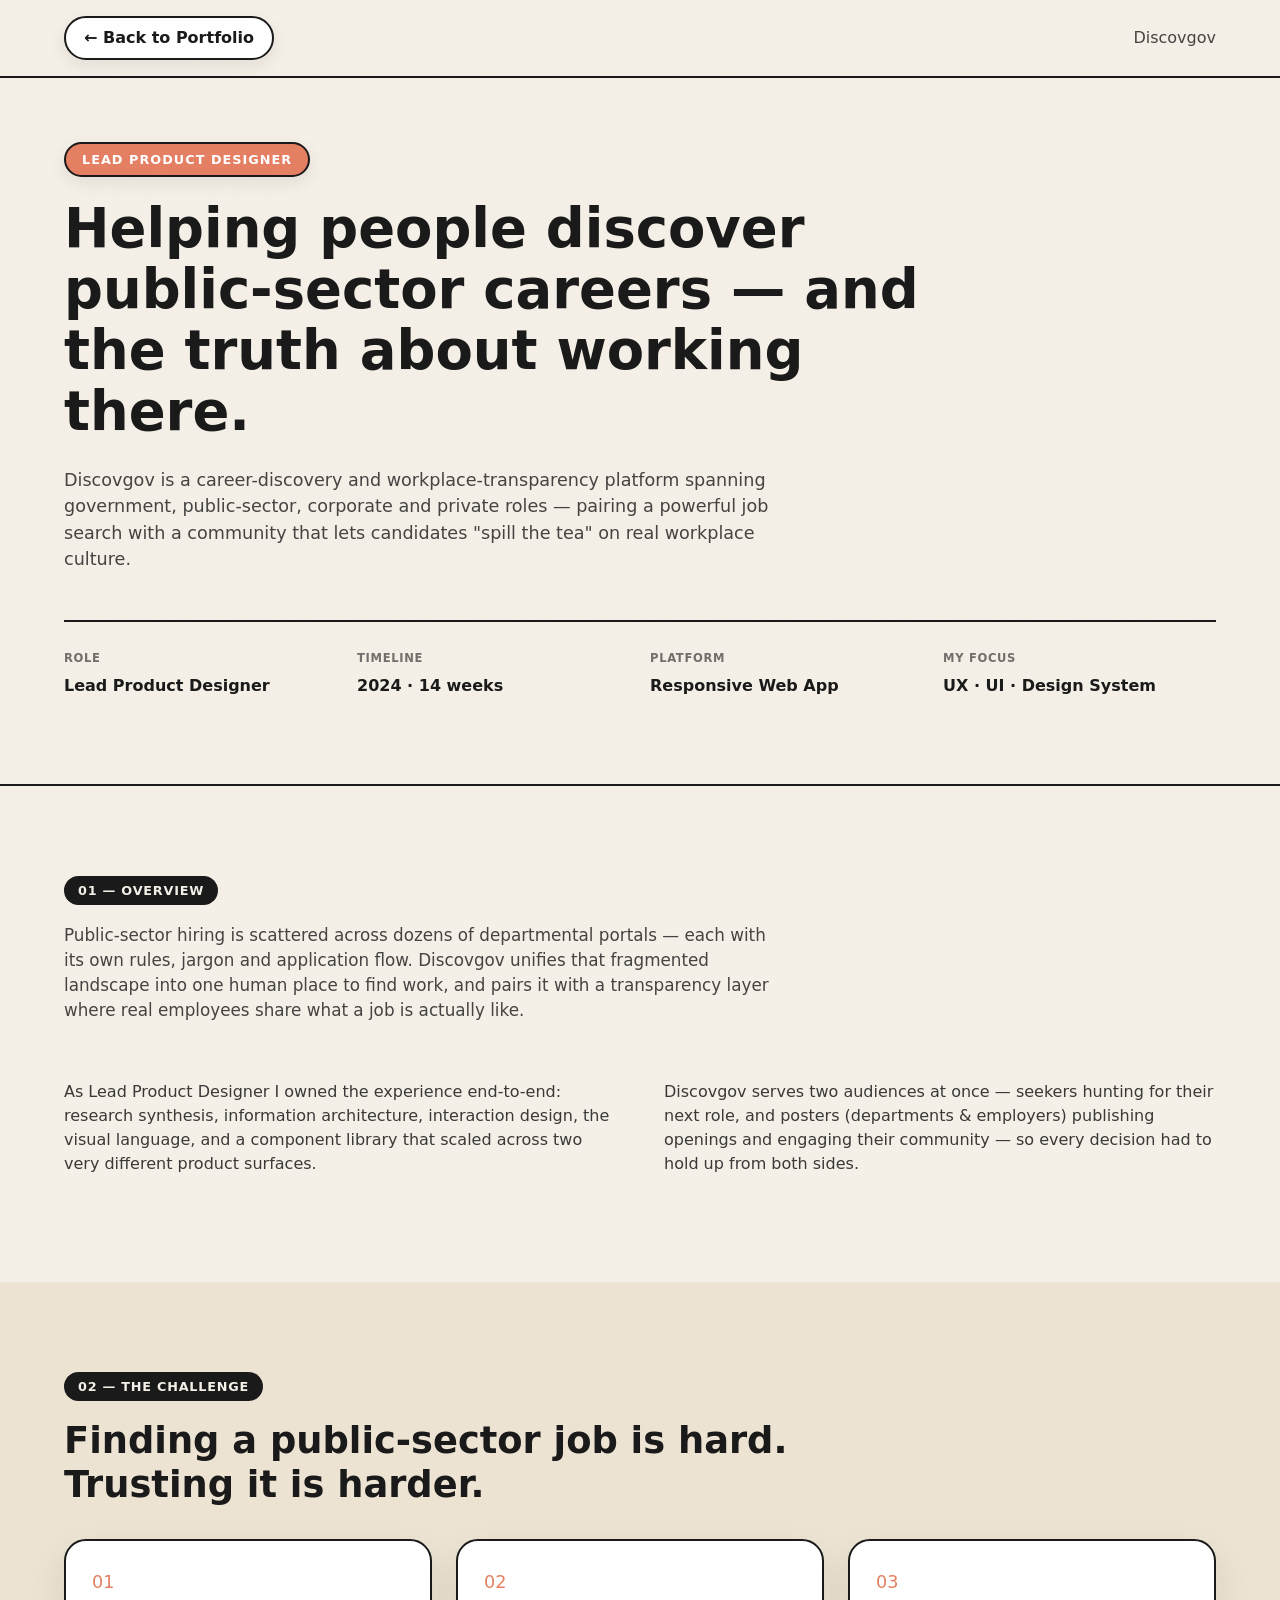
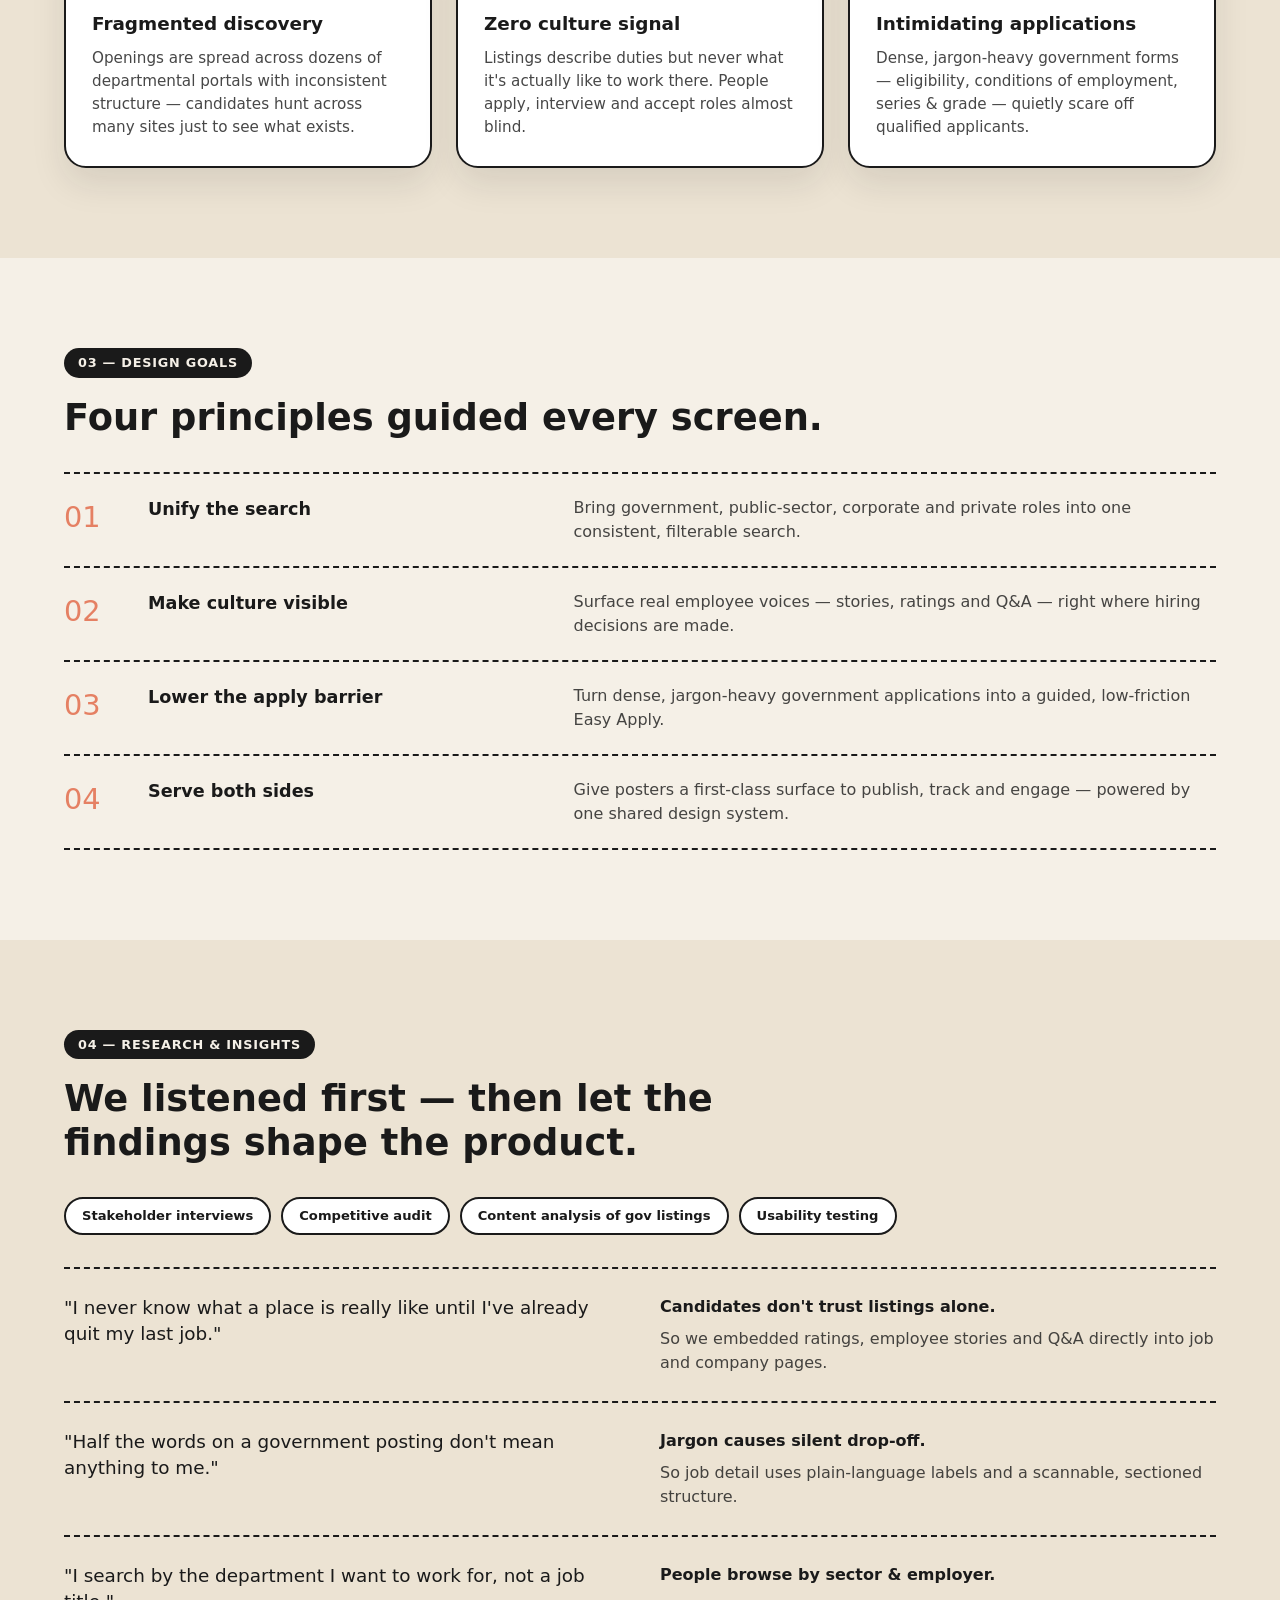
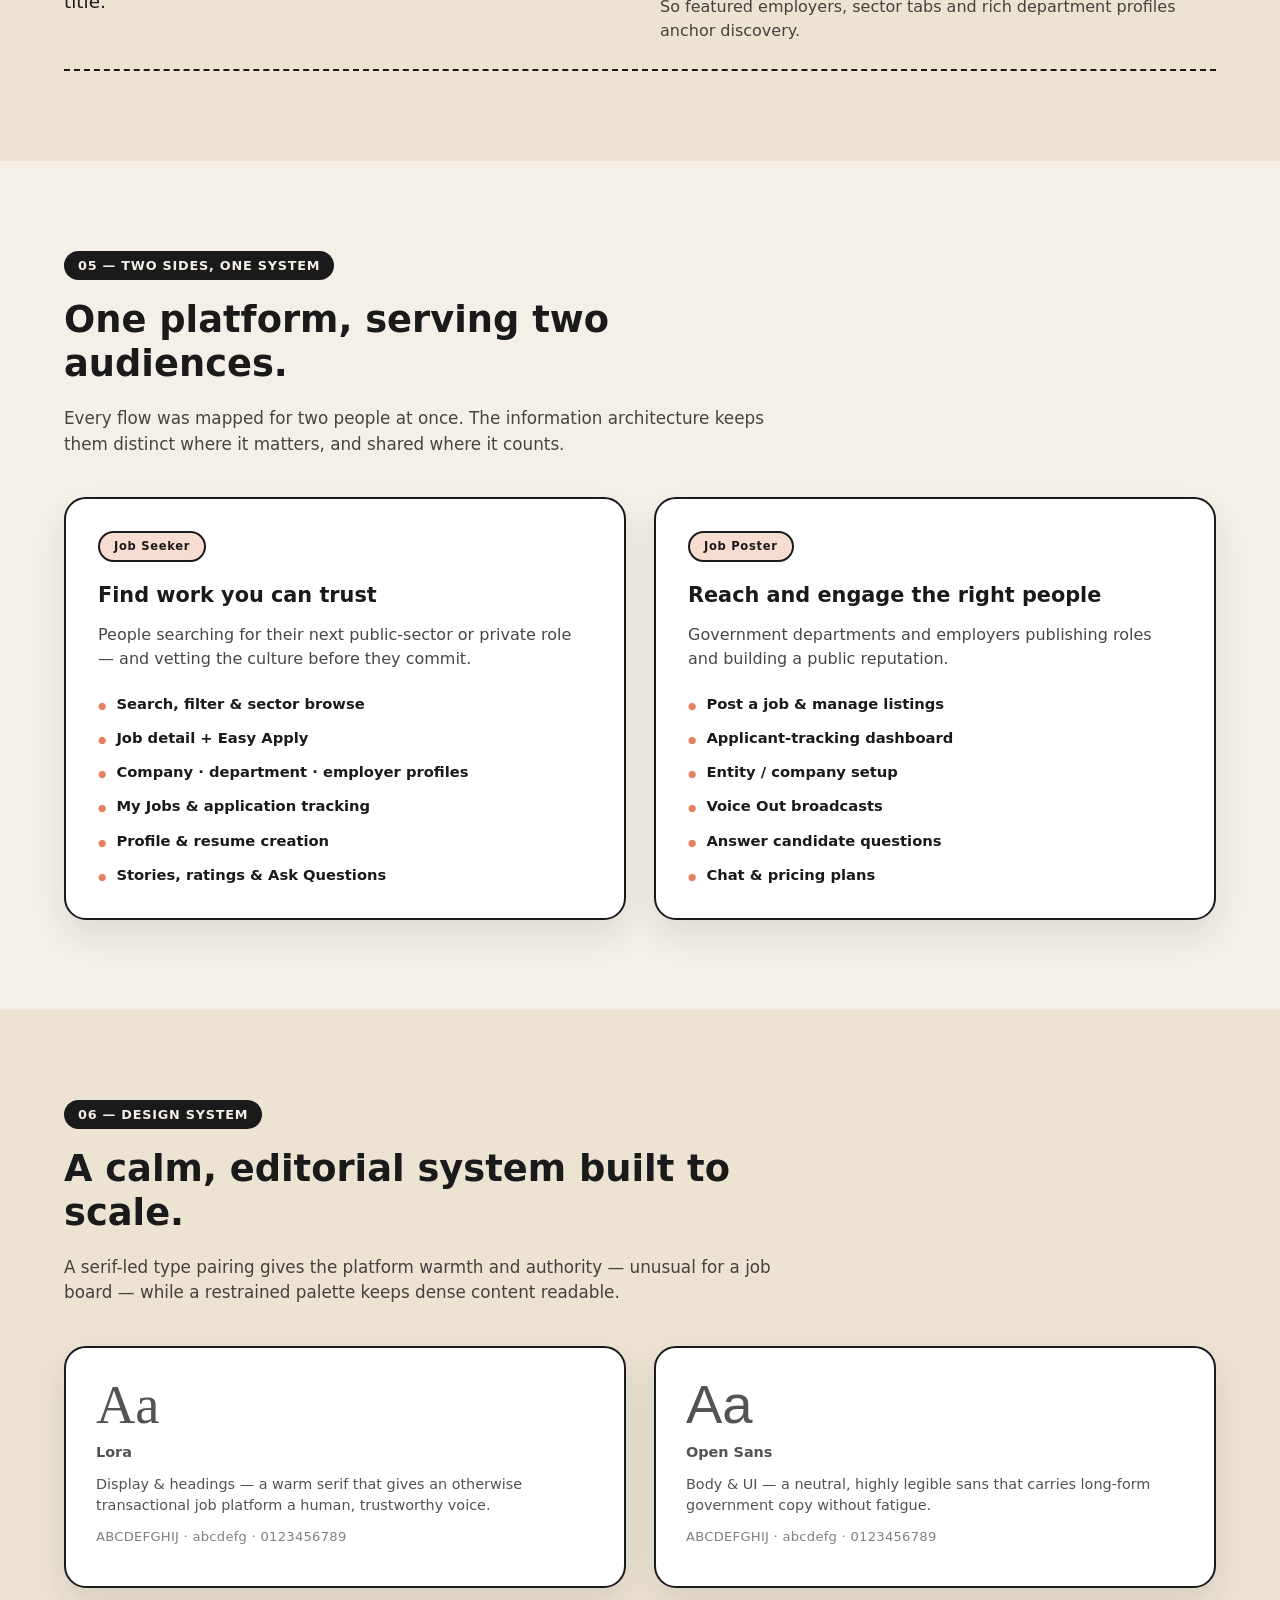
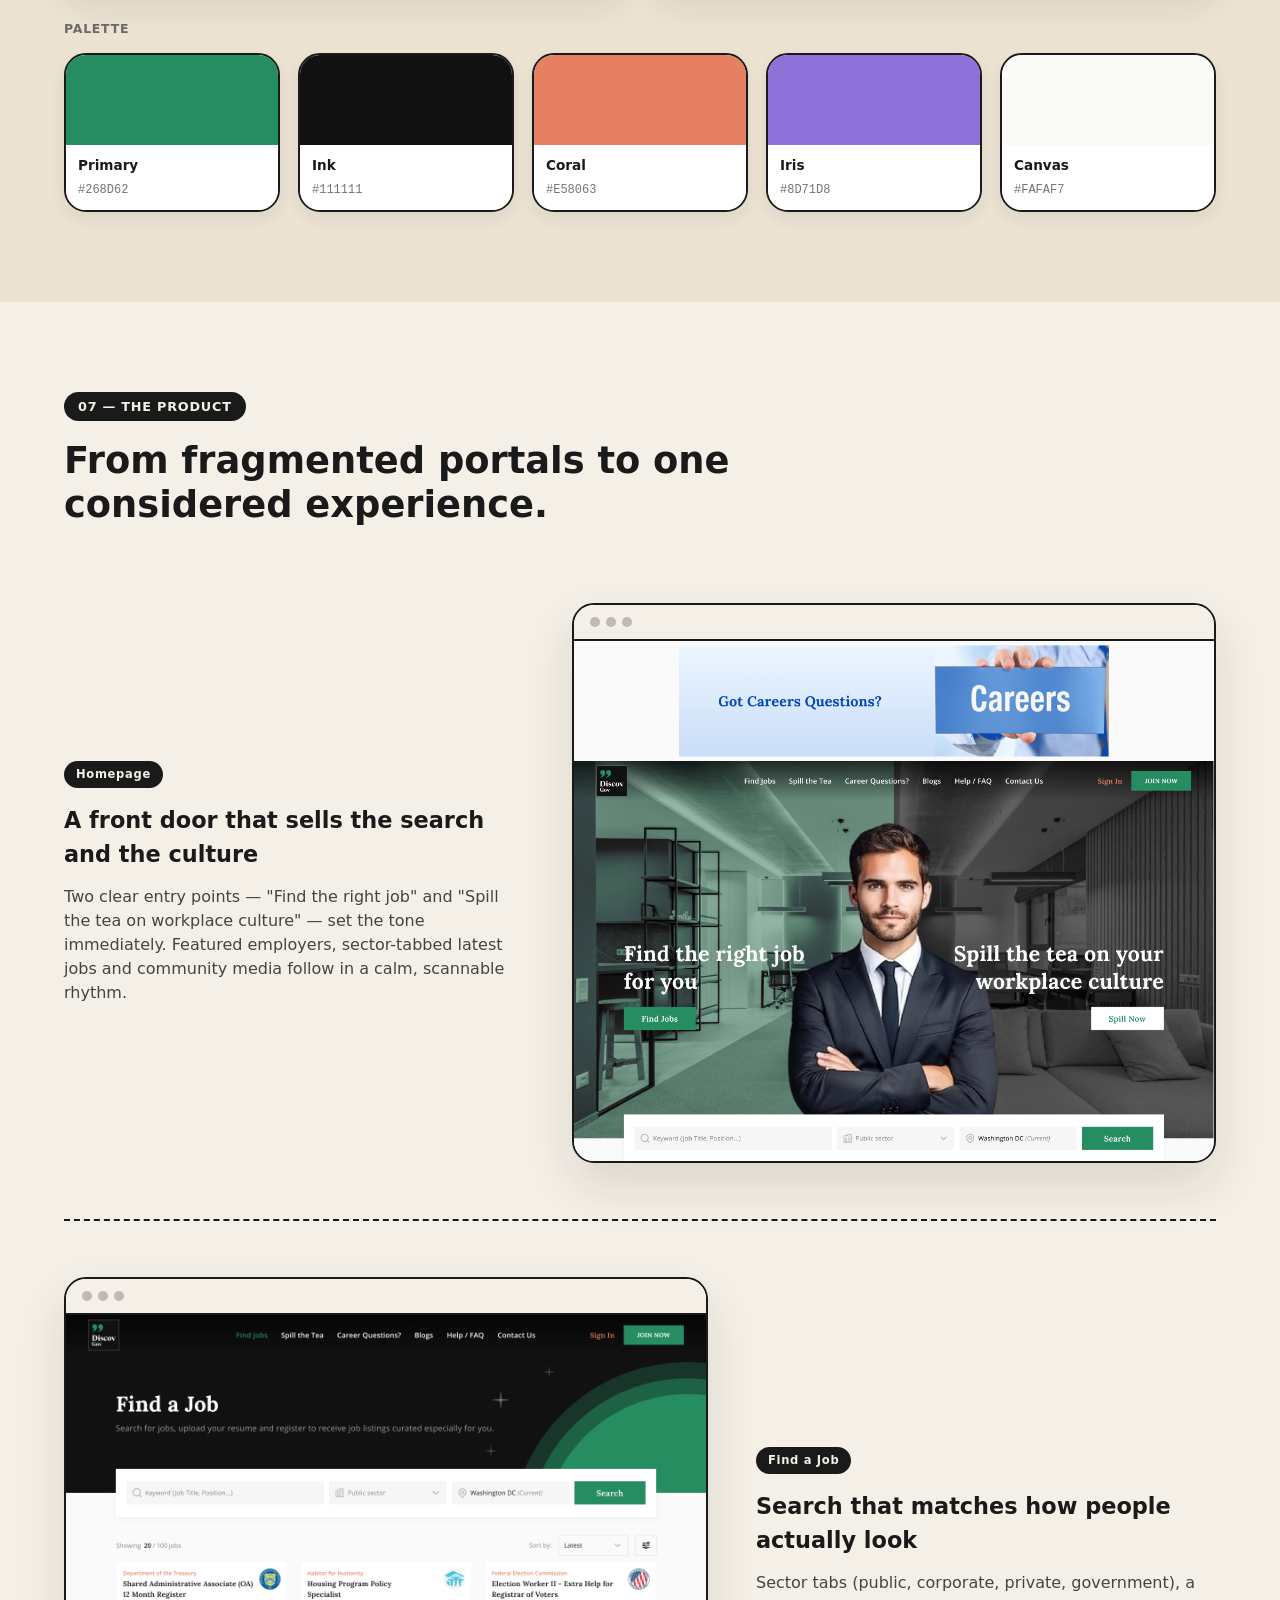
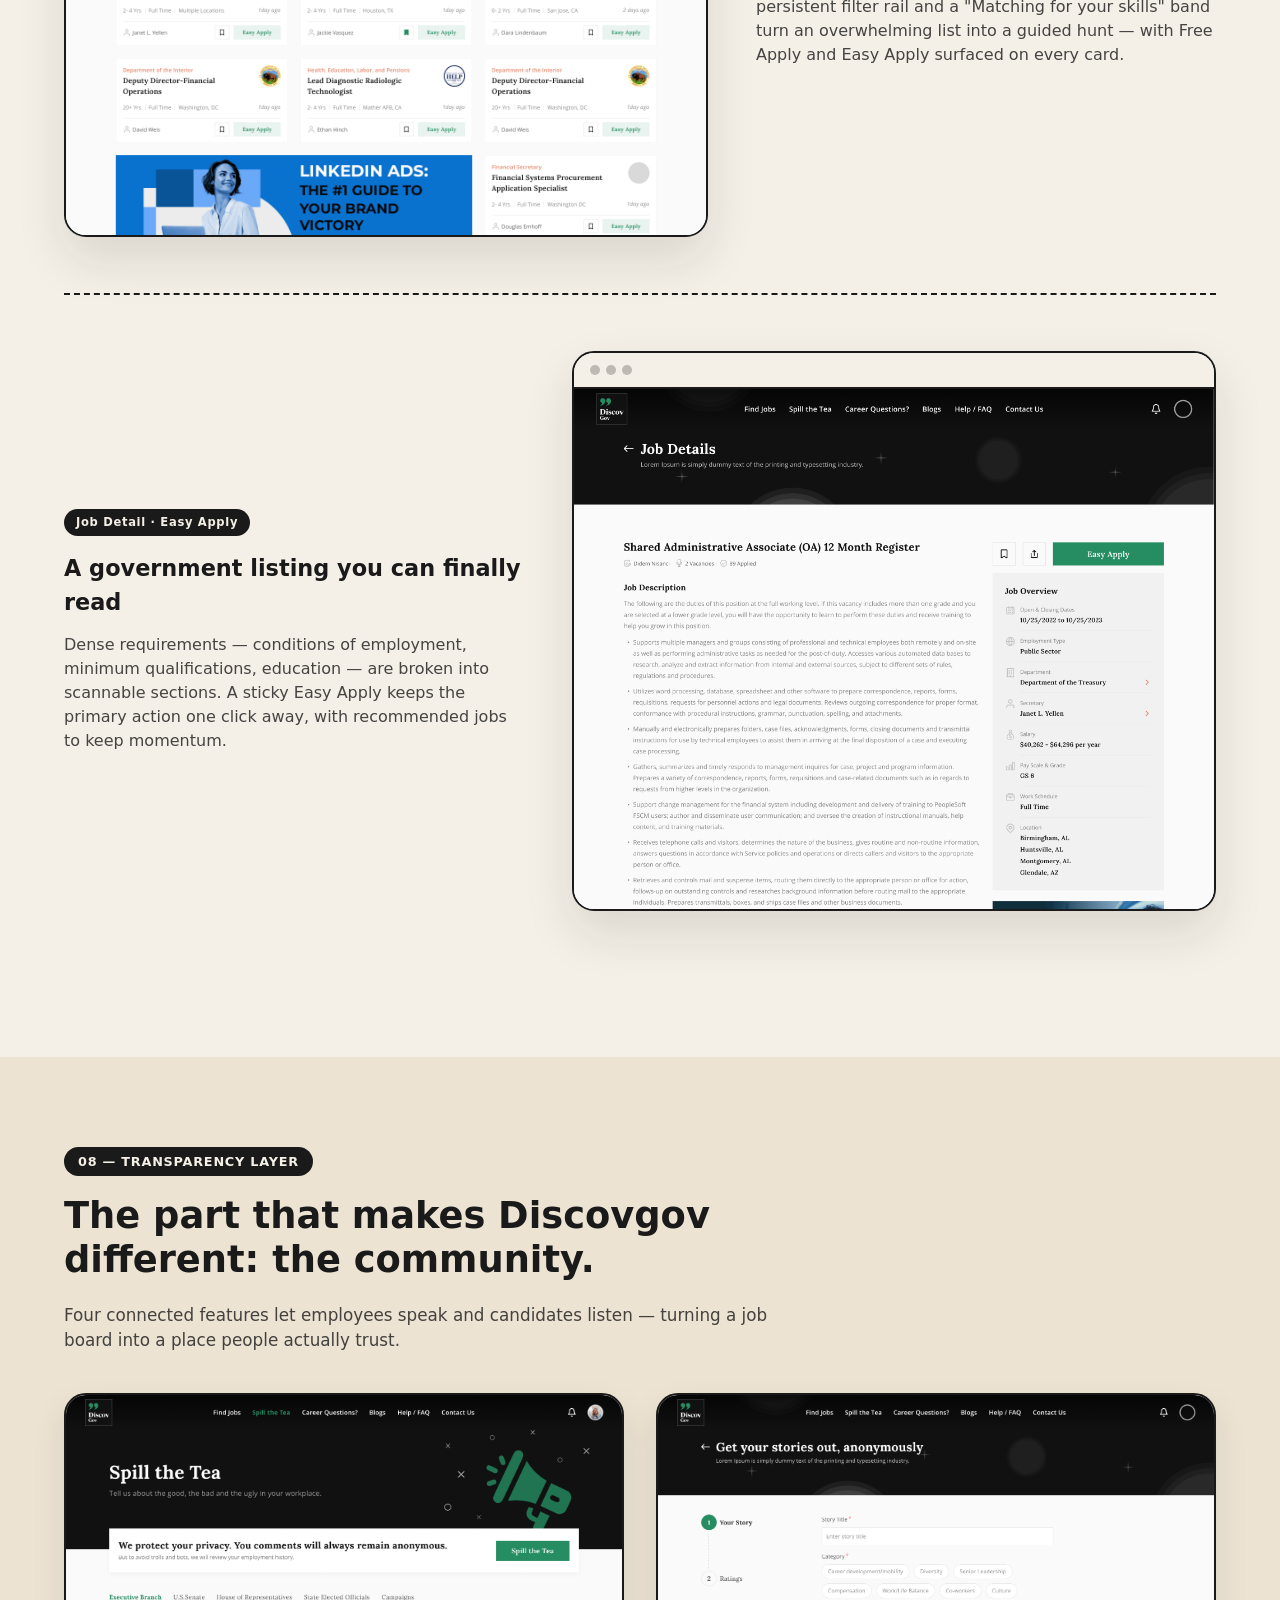
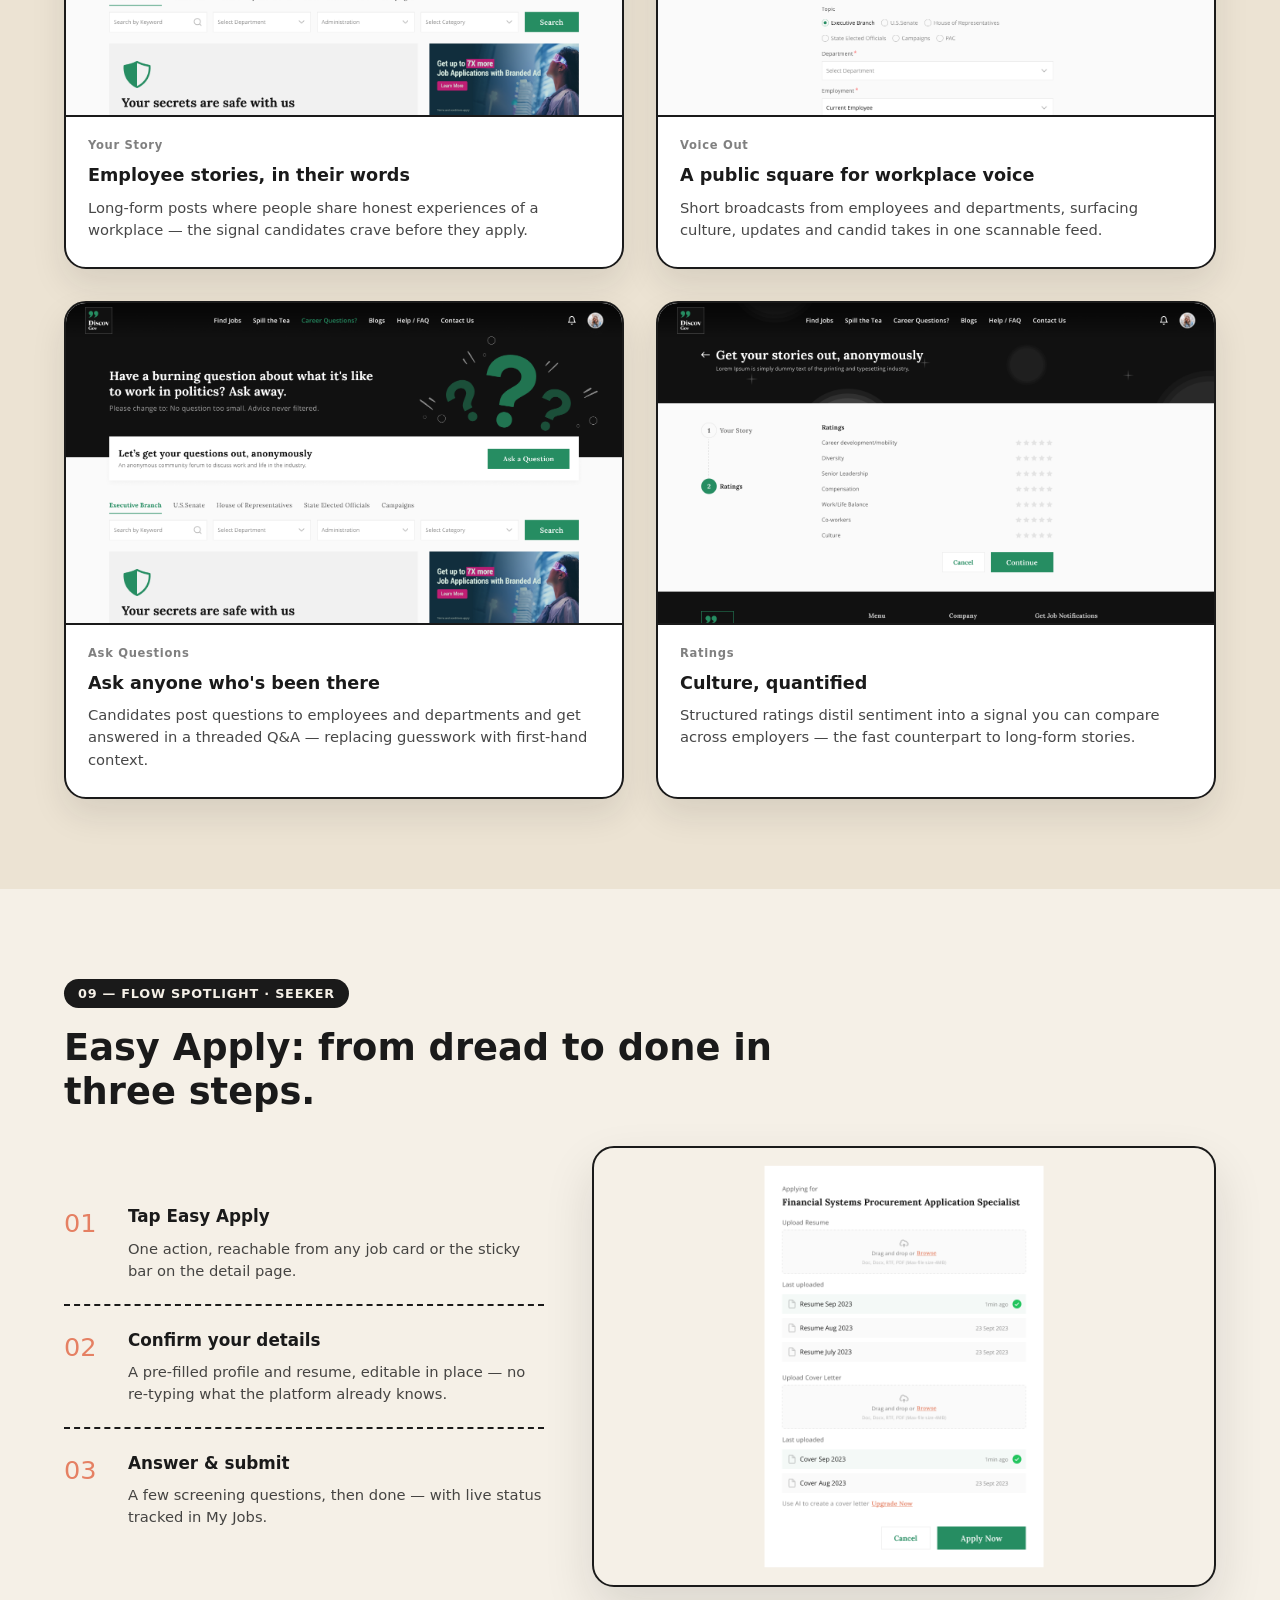
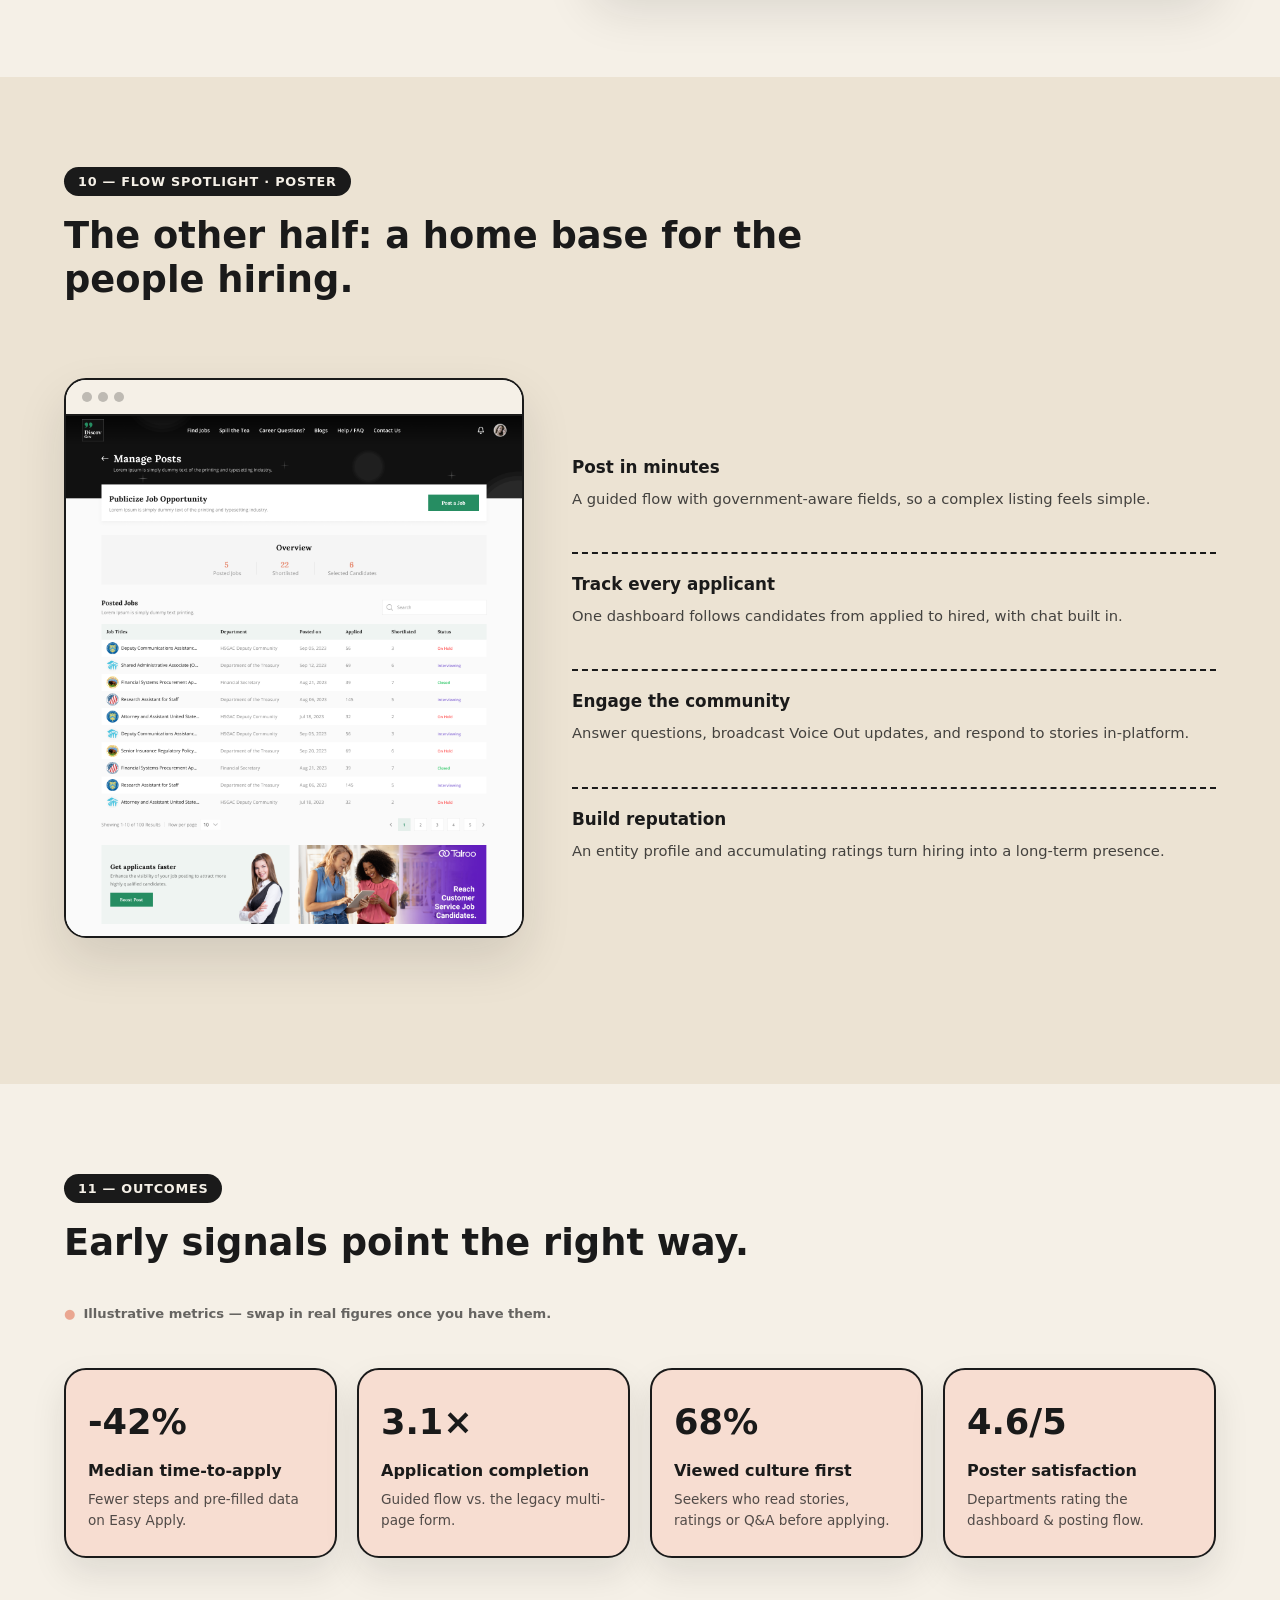
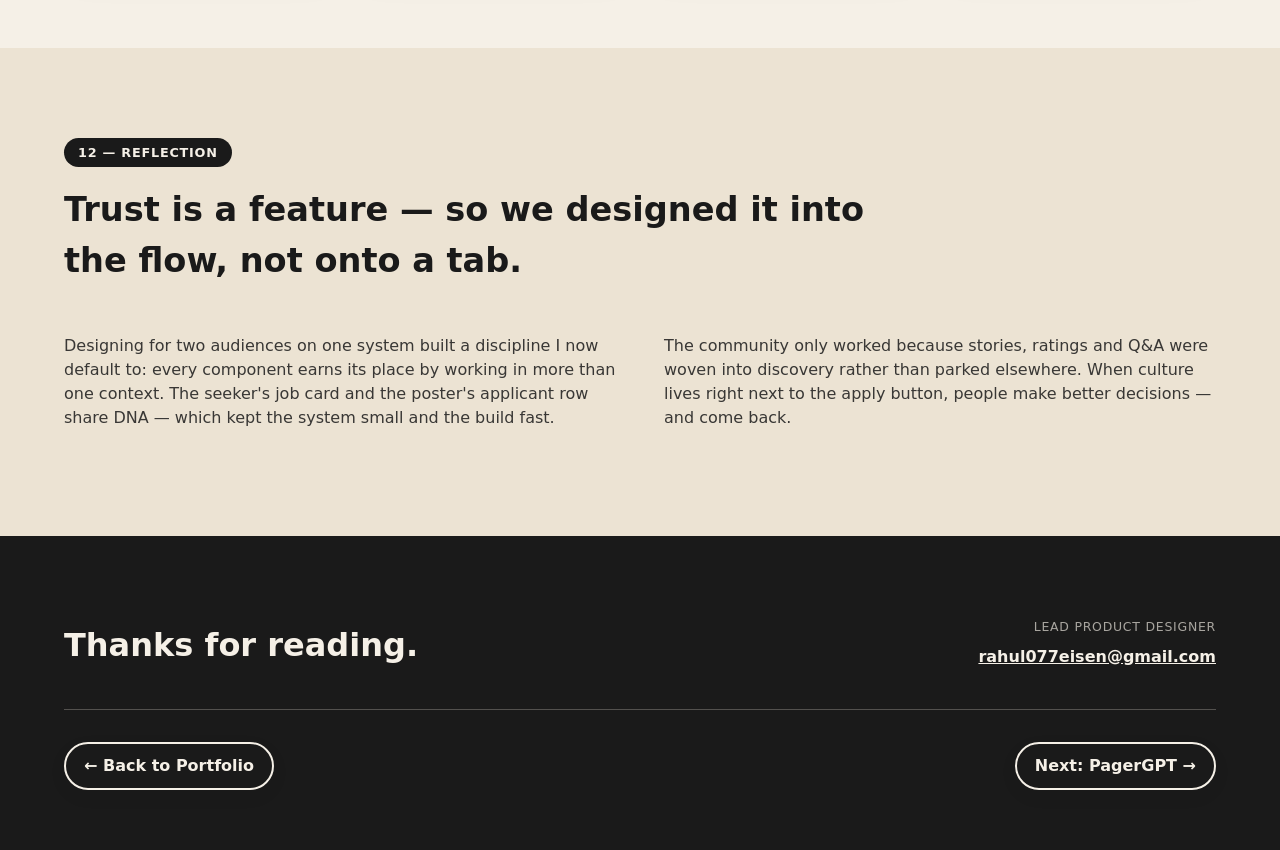
==== commit 950d41af: "Add SEO: meta tags, JSON-LD Person schema, sitemap, robots.txt, favicon, keyword-rich alt text and c" ====
--- a/case-studies/discovgov.html
+++ b/case-studies/discovgov.html
@@ -3,8 +3,16 @@
 <head>
 <meta charset="UTF-8">
 <meta name="viewport" content="width=device-width, initial-scale=1.0">
-<title>Discovgov — Case Study · Rahul Eisen</title>
-<meta name="description" content="Helping people discover public-sector careers — and the truth about working there. A product design case study by Rahul Eisen.">
+<title>Discovgov Case Study — UI/UX Design by Rahul Eisen, Chennai</title>
+<meta name="description" content="UI/UX case study by Rahul Eisen: Discovgov, a career-discovery &amp; workplace-transparency job platform. UX research, IA and design systems.">
+<meta name="robots" content="index, follow">
+<link rel="canonical" href="https://www.rahuleisen.com/case-studies/discovgov.html">
+<meta property="og:type" content="article">
+<meta property="og:title" content="Discovgov Case Study — UI/UX Design by Rahul Eisen">
+<meta property="og:description" content="A career-discovery and workplace-transparency job platform — UX research, information architecture and design systems by UI/UX Designer Rahul Eisen.">
+<meta property="og:url" content="https://www.rahuleisen.com/case-studies/discovgov.html">
+<meta property="og:image" content="https://www.rahuleisen.com/assets/case-studies/discovgov/home.png">
+<link rel="icon" type="image/svg+xml" href="../assets/icons/favicon.svg">
 <link rel="stylesheet" href="../css/style.css">
 <link rel="stylesheet" href="../css/case-study.css">
 <style>
--- a/css/style.css
+++ b/css/style.css
@@ -1,26 +1,35 @@
 /* =========================================================
    RAHUL EISEN — PORTFOLIO
-   Neo-Brutalism UI Style
+   Soft-Rounded / Playful-Editorial UI Style
+   (ink + indigo + lime on warm cream, thin borders, soft
+   blurred shadows, pill buttons with circular icon badges)
    ========================================================= */
 
 :root {
-  --ink: #4C2E86;
-  --cream: #FBF3E7;
-  --cream-2: #F3EAD9;
-  --coral: #C43E4F;
-  --coral-soft: #F3D9DC;
-  --purple-soft: #DCD0EC;
-  --purple: #6B3FA0;
-  --dark: #4C2E86;
+  --ink: #1A1A1A;
+  --cream: #F5F0E7;
+  --cream-2: #ECE3D3;
+
+  /* "coral" slot now holds the strong indigo accent (kept the
+     variable name so every selector below still works) */
+  --coral: #5B3FE0;
+  --coral-soft: #E4DEFA;
+  /* "purple-soft" slot now holds the lime accent */
+  --purple-soft: #D9FA4C;
+  /* "purple" slot now holds the deep/near-ink card variant */
+  --purple: #262626;
+
+  --lime: #D9FA4C;
+  --indigo: #5B3FE0;
   --white: #FFFFFF;
-
-  --border-w: 3px;
-  --shadow-off: 6px;
-  --radius: 14px;
-
-  --shadow-hard: var(--shadow-off) var(--shadow-off) 0 0 var(--ink);
-  --shadow-hard-sm: 4px 4px 0 0 var(--ink);
-  --shadow-hard-lg: 10px 10px 0 0 var(--ink);
+  --dark: #1A1A1A;
+
+  --border-w: 2px;
+  --radius: 22px;
+
+  --shadow-hard: 0 16px 34px rgba(26, 26, 26, 0.10);
+  --shadow-hard-sm: 0 6px 16px rgba(26, 26, 26, 0.08);
+  --shadow-hard-lg: 0 22px 50px rgba(26, 26, 26, 0.12);
 
   --font-display: 'Arial Black', 'Segoe UI Black', 'Helvetica Neue', system-ui, sans-serif;
   --font-body: 'Segoe UI', system-ui, -apple-system, 'Helvetica Neue', Arial, sans-serif;
@@ -61,7 +70,7 @@
   position: fixed;
   inset: 0;
   z-index: 9999;
-  opacity: 0.035;
+  opacity: 0.025;
   mix-blend-mode: multiply;
   background-image: url("data:image/svg+xml,%3Csvg xmlns='http://www.w3.org/2000/svg' width='120' height='120'%3E%3Cfilter id='n'%3E%3CfeTurbulence type='fractalNoise' baseFrequency='0.9' numOctaves='2' stitchTiles='stitch'/%3E%3C/filter%3E%3Crect width='100%25' height='100%25' filter='url(%23n)'/%3E%3C/svg%3E");
 }
@@ -70,9 +79,9 @@
 .cursor-dot {
   position: fixed;
   top: 0; left: 0;
-  width: 18px; height: 18px;
+  width: 16px; height: 16px;
   border-radius: 50%;
-  background: var(--coral-soft);
+  background: var(--purple-soft);
   border: 2px solid var(--ink);
   pointer-events: none;
   z-index: 9998;
@@ -101,7 +110,7 @@
   border-radius: 999px;
   margin: 0 0 18px;
 }
-.section-kicker--light { background: var(--coral); color: var(--ink); }
+.section-kicker--light { background: var(--purple-soft); color: var(--ink); }
 
 .section-title {
   font-family: var(--font-display);
@@ -125,26 +134,27 @@
   border-radius: 4px;
 }
 
+/* outlined pill word — like "(CREATING)" in the reference */
 .highlight {
-  background: var(--coral);
-  padding: 0 10px;
-  border: var(--border-w) solid var(--ink);
-  border-radius: 8px;
-  box-shadow: var(--shadow-hard-sm);
+  background: transparent;
+  padding: 1px 14px;
+  border: var(--border-w) solid var(--ink);
+  border-radius: 999px;
   display: inline-block;
-  transform: rotate(-2deg);
-  color: var(--white);
-}
-
+  color: var(--coral);
+}
+
+/* plain colored word — like "AUDIENCE." in the reference */
 .highlight-box {
-  background: var(--coral-soft);
-  padding: 2px 14px;
-  border: var(--border-w) solid var(--ink);
-  border-radius: 8px;
-  box-shadow: var(--shadow-hard-sm);
-  display: inline-block;
-}
-.highlight-box--dark { background: var(--coral); color: var(--white); }
+  background: transparent;
+  color: var(--coral);
+  display: inline;
+  padding: 0;
+  border: none;
+  box-shadow: none;
+  border-radius: 0;
+}
+.highlight-box--dark { color: var(--purple-soft); }
 
 .underline-pop {
   position: relative;
@@ -153,11 +163,10 @@
 .underline-pop::after {
   content: "";
   position: absolute;
-  left: 0; right: 0; bottom: -2px;
+  left: 2px; right: 2px; bottom: 2px;
   height: 10px;
   background: var(--purple-soft);
   z-index: -1;
-  transform: skewX(-8deg);
 }
 
 .arrow { display: inline-block; transition: transform .2s ease; }
@@ -170,29 +179,42 @@
   font-family: var(--font-body);
   font-weight: 700;
   font-size: 1rem;
-  padding: 14px 26px;
-  border: var(--border-w) solid var(--ink);
-  border-radius: 10px;
+  padding: 12px 14px 12px 26px;
+  border: var(--border-w) solid var(--ink);
+  border-radius: 999px;
   display: inline-flex;
   align-items: center;
-  gap: 8px;
+  gap: 12px;
   cursor: pointer;
+  box-shadow: var(--shadow-hard-sm);
+  transition: transform .18s ease, box-shadow .18s ease;
+  background: var(--white);
+  color: var(--ink);
+}
+.btn:hover {
+  transform: translateY(-3px);
   box-shadow: var(--shadow-hard);
-  transition: transform .15s ease, box-shadow .15s ease;
-  background: var(--white);
+}
+.btn:hover .arrow { transform: translateX(2px); }
+.btn:active {
+  transform: translateY(-1px);
+  box-shadow: var(--shadow-hard-sm);
+}
+
+.btn .arrow {
+  display: inline-flex;
+  align-items: center;
+  justify-content: center;
+  width: 26px; height: 26px;
+  border-radius: 50%;
+  background: var(--purple-soft);
   color: var(--ink);
-}
-.btn:hover {
-  transform: translate(3px, 3px);
-  box-shadow: 3px 3px 0 0 var(--ink);
-}
-.btn:hover .arrow { transform: translate(3px, -2px); }
-.btn:active {
-  transform: translate(6px, 6px);
-  box-shadow: 0 0 0 0 var(--ink);
-}
-
-.btn--primary { background: var(--coral); color: var(--white); }
+  font-size: 0.85rem;
+  flex-shrink: 0;
+}
+
+.btn--primary { background: var(--coral); color: var(--white); border-color: var(--coral); }
+.btn--primary .arrow { background: var(--purple-soft); color: var(--ink); }
 .btn--ghost { background: var(--cream); }
 .btn--block { width: 100%; justify-content: center; }
 
@@ -205,7 +227,7 @@
   top: 0;
   z-index: 500;
   background: var(--cream);
-  border-bottom: var(--border-w) solid var(--ink);
+  border-bottom: 1px solid rgba(26,26,26,0.12);
 }
 
 .navbar__inner {
@@ -221,11 +243,11 @@
   background: var(--ink);
   color: var(--cream);
   padding: 8px 14px;
-  border-radius: 8px;
+  border-radius: 999px;
   border: var(--border-w) solid var(--ink);
 }
 .logo__box--sm { font-size: 1rem; padding: 6px 10px; }
-.dot { color: var(--coral); }
+.dot { color: var(--purple-soft); }
 
 .nav-links {
   display: flex;
@@ -237,33 +259,46 @@
   font-weight: 600;
   position: relative;
   padding: 4px 2px;
+  text-transform: uppercase;
+  font-size: 0.85rem;
+  letter-spacing: 0.03em;
 }
 .nav-link:not(.nav-cta)::after {
   content: "";
   position: absolute;
   left: 0; bottom: -4px;
   width: 0%;
-  height: 3px;
+  height: 2px;
   background: var(--coral);
   transition: width .2s ease;
 }
 .nav-link:not(.nav-cta):hover::after { width: 100%; }
 
 .nav-cta {
-  background: var(--coral);
-  color: var(--white);
-  border: var(--border-w) solid var(--ink);
-  border-radius: 8px;
-  padding: 8px 16px;
+  background: var(--ink);
+  color: var(--cream);
+  border: var(--border-w) solid var(--ink);
+  border-radius: 999px;
+  padding: 7px 8px 7px 16px;
   box-shadow: var(--shadow-hard-sm);
   display: inline-flex;
   align-items: center;
-  gap: 6px;
-  transition: transform .15s ease, box-shadow .15s ease;
+  gap: 10px;
+  transition: transform .18s ease, box-shadow .18s ease;
+}
+.nav-cta .arrow {
+  display: inline-flex;
+  align-items: center;
+  justify-content: center;
+  width: 22px; height: 22px;
+  border-radius: 50%;
+  background: var(--purple-soft);
+  color: var(--ink);
+  font-size: 0.75rem;
 }
 .nav-cta:hover {
-  transform: translate(2px, 2px);
-  box-shadow: 2px 2px 0 0 var(--ink);
+  transform: translateY(-2px);
+  box-shadow: var(--shadow-hard);
 }
 
 .burger {
@@ -275,12 +310,12 @@
   height: 46px;
   background: var(--ink);
   border: var(--border-w) solid var(--ink);
-  border-radius: 8px;
+  border-radius: 999px;
   cursor: pointer;
 }
 .burger span {
   width: 22px;
-  height: 3px;
+  height: 2px;
   background: var(--cream);
   margin: 0 auto;
   transition: transform .25s ease, opacity .25s ease;
@@ -299,7 +334,33 @@
   overflow: hidden;
 }
 
+.hero-blobs {
+  position: absolute;
+  inset: 0;
+  z-index: 0;
+  overflow: hidden;
+  pointer-events: none;
+}
+.hero-blob {
+  position: absolute;
+  background: var(--cream-2);
+  filter: blur(55px);
+  opacity: 0.85;
+}
+.hero-blob--1 {
+  width: 720px; height: 640px;
+  top: -280px; right: -220px;
+  border-radius: 58% 42% 53% 47% / 48% 55% 45% 52%;
+}
+.hero-blob--2 {
+  width: 580px; height: 520px;
+  top: 20px; left: -260px;
+  border-radius: 45% 55% 48% 52% / 55% 45% 58% 42%;
+}
+
 .hero__grid {
+  position: relative;
+  z-index: 1;
   display: grid;
   grid-template-columns: 1.05fr 0.95fr;
   gap: 48px;
@@ -344,7 +405,7 @@
   font-size: 1.1rem;
   max-width: 520px;
   margin: 0 0 28px;
-  opacity: 0.8;
+  opacity: 0.75;
 }
 
 .hero__cta {
@@ -362,15 +423,16 @@
 
 .stat-chip {
   border: var(--border-w) solid var(--ink);
-  border-radius: 10px;
+  border-radius: 16px;
   padding: 10px 18px;
   box-shadow: var(--shadow-hard-sm);
   display: flex;
   flex-direction: column;
   min-width: 110px;
+  background: var(--white);
 }
 .stat-chip strong { font-family: var(--font-display); font-size: 1.4rem; }
-.stat-chip span { font-size: 0.78rem; font-weight: 600; opacity: 0.75; }
+.stat-chip span { font-size: 0.78rem; font-weight: 600; opacity: 0.7; }
 .stat-chip--coral { background: var(--coral); color: var(--white); }
 .stat-chip--coral-soft { background: var(--coral-soft); }
 .stat-chip--purple-soft { background: var(--purple-soft); }
@@ -389,11 +451,10 @@
   background: var(--white);
   padding: 10px;
   max-width: 380px;
-  transform: rotate(-2deg);
 }
 
 .hero__photo {
-  border-radius: 8px;
+  border-radius: calc(var(--radius) - 10px);
   aspect-ratio: 4/5;
   object-fit: cover;
   object-position: top center;
@@ -405,41 +466,43 @@
   color: var(--cream);
   font-weight: 700;
   font-size: 0.8rem;
-  padding: 8px 14px;
-  border-radius: 8px;
-  border: var(--border-w) solid var(--ink);
-  box-shadow: var(--shadow-hard-sm);
-}
-.tag--rotate-left { top: -18px; left: -22px; transform: rotate(-8deg); background: var(--coral); color: var(--white); }
-.tag--rotate-right { bottom: -16px; right: -18px; transform: rotate(6deg); background: var(--coral-soft); color: var(--ink); }
+  padding: 8px 16px;
+  border-radius: 999px;
+  border: var(--border-w) solid var(--ink);
+  box-shadow: var(--shadow-hard-sm);
+}
+.tag--rotate-left { top: -18px; left: -22px; background: var(--coral); color: var(--white); border-color: var(--coral); }
+.tag--rotate-right { bottom: -16px; right: -18px; background: var(--purple-soft); color: var(--ink); border-color: var(--ink); }
 
 .floaty {
   position: absolute;
   pointer-events: none;
   animation: float 4s ease-in-out infinite;
 }
-.floaty--star { width: 60px; top: 4%; right: 4%; animation-delay: .3s; }
-.floaty--squiggle { width: 90px; bottom: 8%; left: -4%; animation-delay: 1s; }
+.floaty--star { width: 56px; top: 4%; right: 4%; animation-delay: .3s; }
+.floaty--squiggle { width: 46px; bottom: 10%; left: -2%; animation-delay: 1s; }
 
 @keyframes float {
   0%, 100% { transform: translateY(0) rotate(0deg); }
-  50% { transform: translateY(-14px) rotate(6deg); }
+  50% { transform: translateY(-14px) rotate(12deg); }
 }
 
 .polaroid {
   position: absolute;
   width: 130px;
   border: var(--border-w) solid var(--ink);
-  border-radius: 8px;
+  border-radius: 18px;
   box-shadow: var(--shadow-hard-sm);
   background: var(--white);
   padding: 6px 6px 18px;
   object-fit: cover;
   aspect-ratio: 3/4;
 }
-.polaroid--1 { bottom: -6%; left: 4%; transform: rotate(9deg); }
+.polaroid--1 { bottom: -6%; left: 4%; }
 
 .marquee {
+  position: relative;
+  z-index: 2;
   border-top: var(--border-w) solid var(--ink);
   border-bottom: var(--border-w) solid var(--ink);
   background: var(--ink);
@@ -479,7 +542,6 @@
   border-radius: var(--radius);
   box-shadow: var(--shadow-hard-lg);
   overflow: hidden;
-  transform: rotate(2deg);
   background: var(--purple-soft);
 }
 
@@ -494,20 +556,21 @@
   position: absolute;
   bottom: -24px;
   right: -20px;
-  background: var(--coral);
-  color: var(--white);
+  background: var(--purple-soft);
+  color: var(--ink);
   border: var(--border-w) solid var(--ink);
   border-radius: 50%;
-  width: 120px; height: 120px;
+  width: 136px; height: 136px;
+  box-sizing: border-box;
+  padding: 0 20px;
   display: flex;
   align-items: center;
   justify-content: center;
   text-align: center;
   font-weight: 700;
-  font-size: 0.82rem;
-  box-shadow: var(--shadow-hard-sm);
-  transform: rotate(-8deg);
-  line-height: 1.3;
+  font-size: 0.74rem;
+  box-shadow: var(--shadow-hard-sm);
+  line-height: 1.5;
 }
 
 .about__lead {
@@ -517,7 +580,7 @@
   margin: 0 0 18px;
 }
 
-.about__text { opacity: 0.8; margin-bottom: 24px; }
+.about__text { opacity: 0.75; margin-bottom: 24px; }
 
 .about__facts {
   display: flex;
@@ -532,7 +595,7 @@
   font-weight: 600;
   background: var(--white);
   border: var(--border-w) solid var(--ink);
-  border-radius: 10px;
+  border-radius: 16px;
   padding: 10px 16px;
   box-shadow: var(--shadow-hard-sm);
   width: fit-content;
@@ -566,14 +629,14 @@
   border: 2px solid var(--ink);
   border-radius: 999px;
   padding: 6px 14px;
-  box-shadow: 3px 3px 0 0 var(--ink);
+  box-shadow: var(--shadow-hard-sm);
 }
 
 /* =========================================================
    EXPERIENCE
    ========================================================= */
 
-.experience { padding: 100px 0; background: var(--cream-2); border-top: var(--border-w) solid var(--ink); border-bottom: var(--border-w) solid var(--ink); }
+.experience { padding: 100px 0; background: var(--cream-2); border-top: 1px solid rgba(26,26,26,0.12); border-bottom: 1px solid rgba(26,26,26,0.12); }
 
 .experience__layout {
   display: grid;
@@ -587,20 +650,19 @@
   border: var(--border-w) solid var(--ink);
   border-radius: var(--radius);
   box-shadow: var(--shadow-hard-lg);
-  overflow: hidden;
-  transform: rotate(-2deg);
   background: var(--coral-soft);
 }
 .experience__photo img {
   aspect-ratio: 3/4;
   object-fit: cover;
-  object-position: top center;
+  object-position: center 22%;
+  border-radius: calc(var(--radius) - 2px);
 }
 
 .timeline {
   position: relative;
   padding-left: 30px;
-  border-left: var(--border-w) dashed var(--ink);
+  border-left: var(--border-w) dashed rgba(26,26,26,0.35);
 }
 
 .timeline__item {
@@ -628,8 +690,8 @@
   transition: transform .2s ease, box-shadow .2s ease;
 }
 .timeline__card:hover {
-  transform: translate(-3px, -3px);
-  box-shadow: 9px 9px 0 0 var(--ink);
+  transform: translateY(-4px);
+  box-shadow: var(--shadow-hard-lg);
 }
 .timeline__card--coral { background: var(--coral); color: var(--white); }
 .timeline__card--coral-soft { background: var(--coral-soft); }
@@ -656,7 +718,7 @@
 .timeline__company {
   font-weight: 700;
   margin: 0 0 14px;
-  opacity: 0.8;
+  opacity: 0.75;
 }
 
 .timeline__card ul {
@@ -700,8 +762,8 @@
   transition: transform .2s ease, box-shadow .2s ease;
 }
 .work-card:hover {
-  transform: translate(-4px, -4px);
-  box-shadow: 10px 10px 0 0 var(--ink);
+  transform: translateY(-6px);
+  box-shadow: var(--shadow-hard-lg);
 }
 
 .work-card__thumb {
@@ -732,14 +794,14 @@
   font-size: 1.4rem;
   background: var(--white);
   border: var(--border-w) solid var(--ink);
-  border-radius: 10px;
+  border-radius: 999px;
   padding: 10px 18px;
   box-shadow: var(--shadow-hard-sm);
 }
 
 .work-card__body { padding: 22px 24px 6px; flex: 1; }
 .work-card__body h3 { font-family: var(--font-display); font-size: 1.15rem; margin: 0 0 8px; }
-.work-card__body p { opacity: 0.8; margin: 0 0 16px; font-size: 0.95rem; }
+.work-card__body p { opacity: 0.75; margin: 0 0 16px; font-size: 0.95rem; }
 
 .work-card__tags {
   display: flex;
@@ -758,7 +820,7 @@
 .work-card__link {
   margin: 18px 24px 22px;
   font-weight: 700;
-  border-top: var(--border-w) solid var(--ink);
+  border-top: 1px solid rgba(26,26,26,0.15);
   padding-top: 14px;
   display: flex;
   align-items: center;
@@ -776,7 +838,7 @@
    TESTIMONIALS
    ========================================================= */
 
-.testimonials { padding: 100px 0; background: var(--cream-2); border-top: var(--border-w) solid var(--ink); border-bottom: var(--border-w) solid var(--ink); }
+.testimonials { padding: 100px 0; background: var(--cream-2); border-top: 1px solid rgba(26,26,26,0.12); border-bottom: 1px solid rgba(26,26,26,0.12); }
 
 .testi-track-wrap {
   display: flex;
@@ -834,7 +896,7 @@
   flex-shrink: 0;
 }
 .testi-person strong { display: block; font-size: 0.95rem; }
-.testi-person span { font-size: 0.8rem; opacity: 0.75; }
+.testi-person span { font-size: 0.8rem; opacity: 0.7; }
 
 .testi-nav {
   width: 48px; height: 48px;
@@ -845,9 +907,9 @@
   font-size: 1.2rem;
   cursor: pointer;
   flex-shrink: 0;
-  transition: transform .15s ease, box-shadow .15s ease;
-}
-.testi-nav:hover { transform: translate(2px, 2px); box-shadow: 2px 2px 0 0 var(--ink); }
+  transition: transform .18s ease, box-shadow .18s ease;
+}
+.testi-nav:hover { transform: translateY(-3px); box-shadow: var(--shadow-hard); }
 
 /* =========================================================
    CONTACT
@@ -867,7 +929,7 @@
   gap: 60px;
 }
 
-.contact__sub { opacity: 0.75; max-width: 420px; margin-bottom: 30px; }
+.contact__sub { opacity: 0.7; max-width: 420px; margin-bottom: 30px; }
 
 .contact__links {
   display: flex;
@@ -884,13 +946,13 @@
   background: var(--cream);
   color: var(--ink);
   border: var(--border-w) solid var(--cream);
-  border-radius: 10px;
-  padding: 12px 18px;
+  border-radius: 999px;
+  padding: 12px 20px;
   width: fit-content;
-  box-shadow: 6px 6px 0 0 var(--coral);
-  transition: transform .15s ease, box-shadow .15s ease;
-}
-.contact-link:hover { transform: translate(3px, 3px); box-shadow: 3px 3px 0 0 var(--coral); }
+  box-shadow: var(--shadow-hard-sm);
+  transition: transform .18s ease, box-shadow .18s ease;
+}
+.contact-link:hover { transform: translateY(-3px); box-shadow: var(--shadow-hard); }
 .contact-link em { opacity: 0.55; font-size: 0.75rem; font-style: normal; }
 .contact-link__icon { width: 20px; height: 20px; }
 
@@ -905,10 +967,10 @@
   align-items: center;
   justify-content: center;
   font-weight: 700;
-  box-shadow: 4px 4px 0 0 var(--coral);
-  transition: transform .15s ease, box-shadow .15s ease;
-}
-.social-btn:hover { transform: translate(2px, 2px); box-shadow: 2px 2px 0 0 var(--coral); background: var(--coral-soft); }
+  box-shadow: var(--shadow-hard-sm);
+  transition: transform .18s ease, box-shadow .18s ease, background .18s ease;
+}
+.social-btn:hover { transform: translateY(-3px); box-shadow: var(--shadow-hard); background: var(--purple-soft); }
 .social-btn img { width: 22px; height: 22px; }
 
 .contact__photo {
@@ -919,7 +981,6 @@
   aspect-ratio: 3/4;
   object-fit: cover;
   object-position: top center;
-  transform: rotate(-3deg);
 }
 
 .contact__form {
@@ -940,9 +1001,9 @@
 .form-field textarea {
   font-family: var(--font-body);
   font-size: 1rem;
-  padding: 12px 14px;
-  border: var(--border-w) solid var(--ink);
-  border-radius: 8px;
+  padding: 12px 16px;
+  border: var(--border-w) solid var(--ink);
+  border-radius: 14px;
   background: var(--white);
   resize: vertical;
 }
@@ -962,7 +1023,7 @@
 .footer {
   background: var(--ink);
   color: var(--cream);
-  border-top: var(--border-w) solid var(--cream);
+  border-top: 1px solid rgba(251,243,231,0.2);
   padding: 24px 0;
 }
 .footer__inner {
@@ -972,7 +1033,7 @@
   gap: 20px;
   flex-wrap: wrap;
   font-size: 0.85rem;
-  opacity: 0.85;
+  opacity: 0.8;
 }
 .back-to-top { font-weight: 700; opacity: 1; }
 .back-to-top:hover { text-decoration: underline; }
@@ -999,7 +1060,7 @@
     position: fixed;
     top: 76px; left: 0; right: 0;
     background: var(--cream);
-    border-bottom: var(--border-w) solid var(--ink);
+    border-bottom: 1px solid rgba(26,26,26,0.12);
     flex-direction: column;
     align-items: stretch;
     padding: 20px 24px 28px;
@@ -1019,5 +1080,5 @@
   .hero__stats { gap: 10px; }
   .stat-chip { min-width: 90px; padding: 8px 12px; }
   .polaroid { width: 100px; }
-  .sticker-badge { width: 96px; height: 96px; font-size: 0.7rem; }
-}
+  .sticker-badge { width: 108px; height: 108px; font-size: 0.62rem; padding: 0 14px; }
+}
--- a/css/case-study.css
+++ b/css/case-study.css
@@ -25,14 +25,14 @@
   display: inline-flex;
   align-items: center;
   gap: 8px;
-  padding: 8px 16px;
-  border: var(--border-w) solid var(--ink);
-  border-radius: 8px;
+  padding: 8px 18px;
+  border: var(--border-w) solid var(--ink);
+  border-radius: 999px;
   background: var(--white);
   box-shadow: var(--shadow-hard-sm);
-  transition: transform .15s ease, box-shadow .15s ease;
-}
-.case-back:hover { transform: translate(2px, 2px); box-shadow: 2px 2px 0 0 var(--ink); }
+  transition: transform .18s ease, box-shadow .18s ease;
+}
+.case-back:hover { transform: translateY(-3px); box-shadow: var(--shadow-hard); }
 .case-navbar__name { font-family: var(--font-display); font-size: 1rem; opacity: .8; }
 
 /* ---------- hero ---------- */
@@ -135,7 +135,7 @@
   padding: 28px 26px;
   transition: transform .2s ease, box-shadow .2s ease;
 }
-.case-card:hover { transform: translate(-3px, -3px); box-shadow: 9px 9px 0 0 var(--ink); }
+.case-card:hover { transform: translateY(-5px); box-shadow: var(--shadow-hard-lg); }
 .case-card__num { font-family: var(--font-display); font-size: 1.1rem; color: var(--case-accent, var(--coral)); }
 .case-card h3 { font-family: var(--font-display); font-size: 1.15rem; margin: 14px 0 10px; }
 .case-card p { margin: 0; opacity: .8; font-size: .95rem; }
@@ -363,11 +363,11 @@
   gap: 8px;
   padding: 10px 18px;
   border: var(--border-w) solid var(--cream);
-  border-radius: 8px;
-  box-shadow: 4px 4px 0 0 var(--case-accent, var(--coral));
-  transition: transform .15s ease, box-shadow .15s ease;
-}
-.case-nav-footer__link:hover { transform: translate(2px, 2px); box-shadow: 2px 2px 0 0 var(--case-accent, var(--coral)); }
+  border-radius: 999px;
+  box-shadow: var(--shadow-hard-sm);
+  transition: transform .18s ease, box-shadow .18s ease;
+}
+.case-nav-footer__link:hover { transform: translateY(-3px); box-shadow: var(--shadow-hard); }
 
 /* ---------- responsive ---------- */
 @media (max-width: 900px) {
